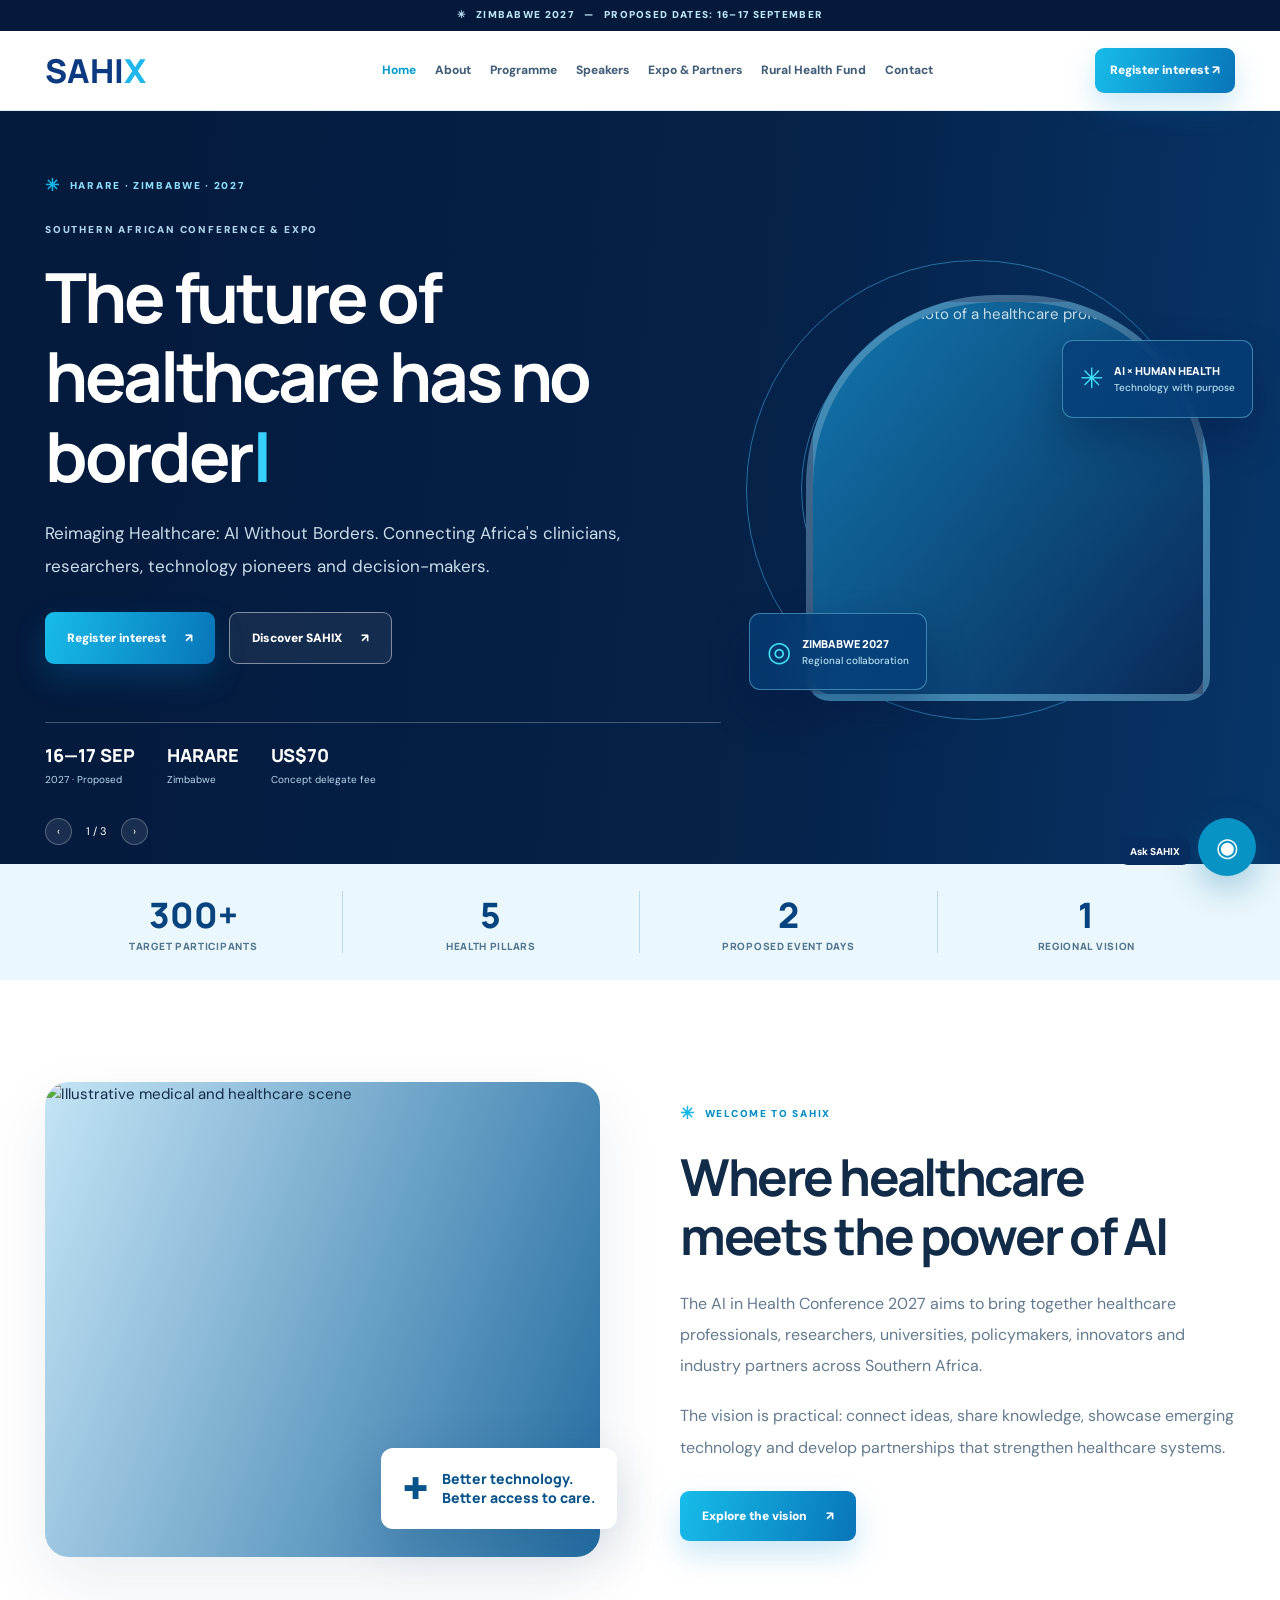
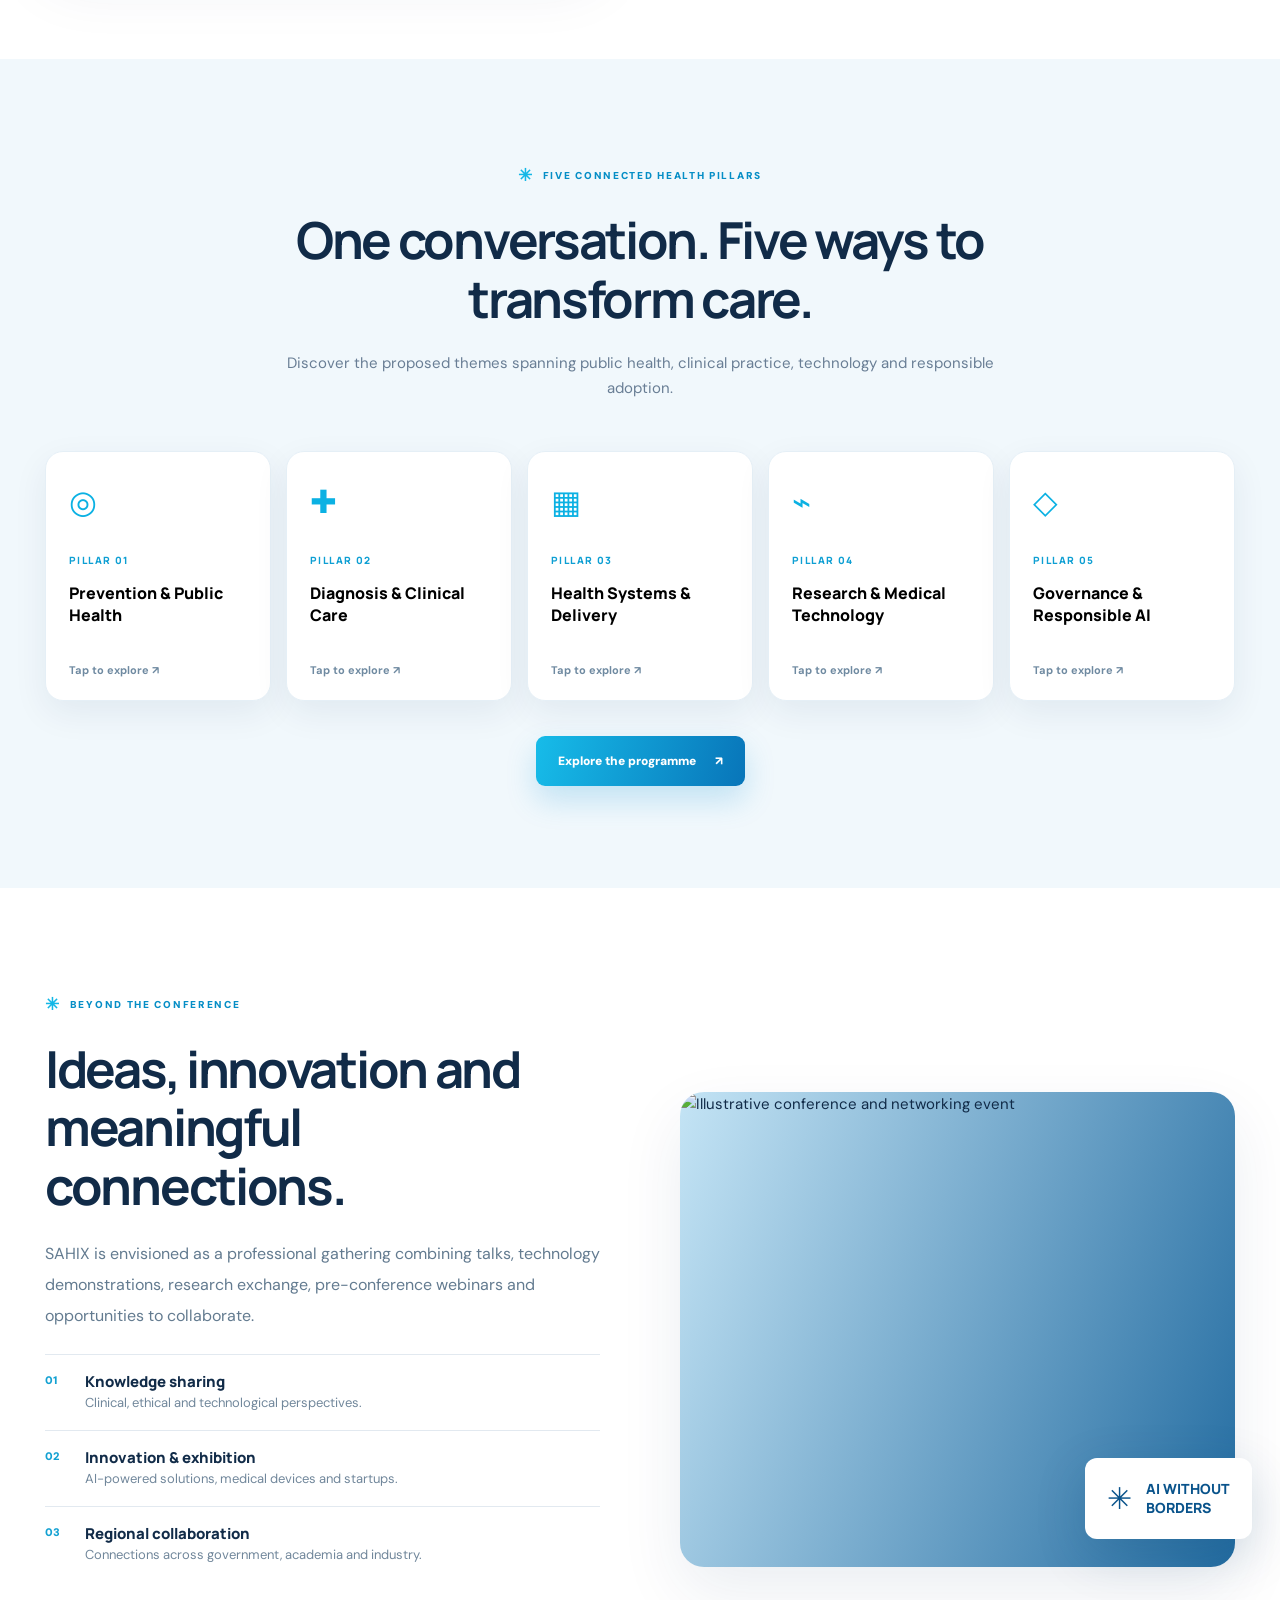
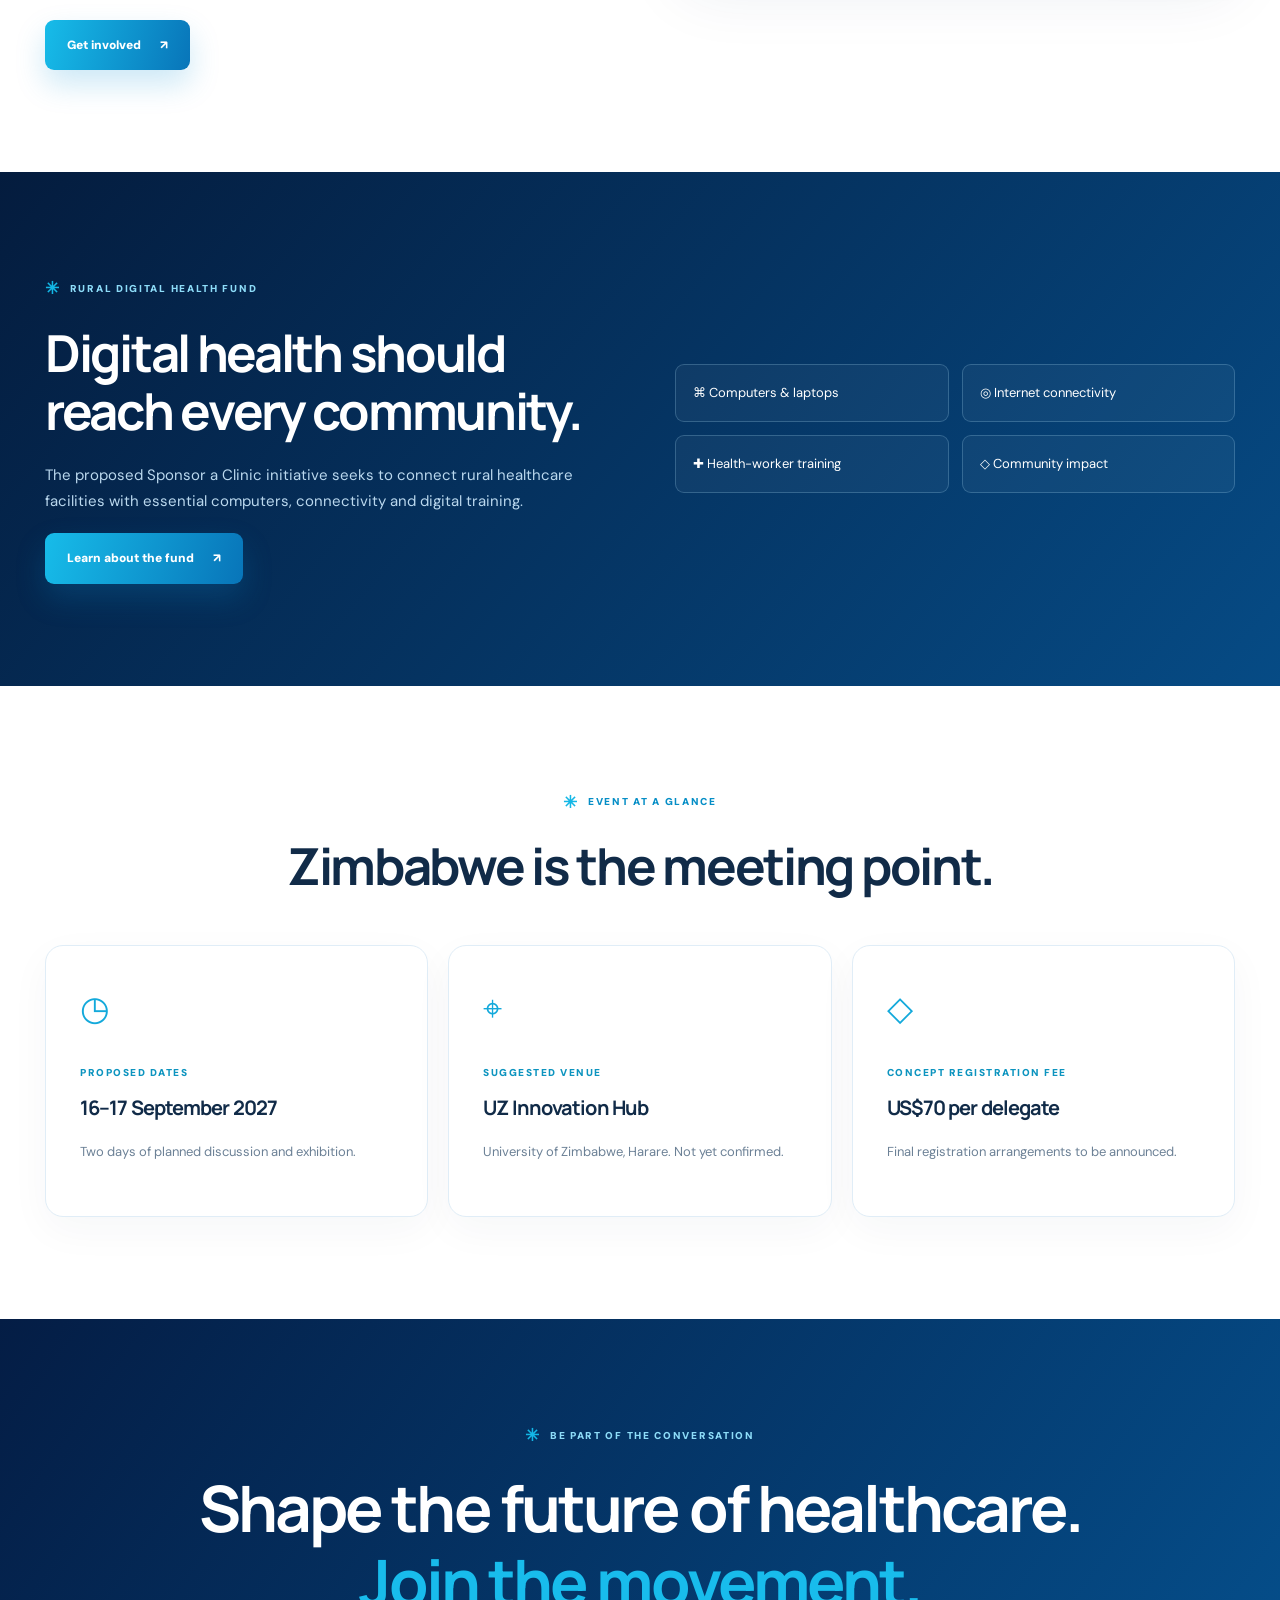
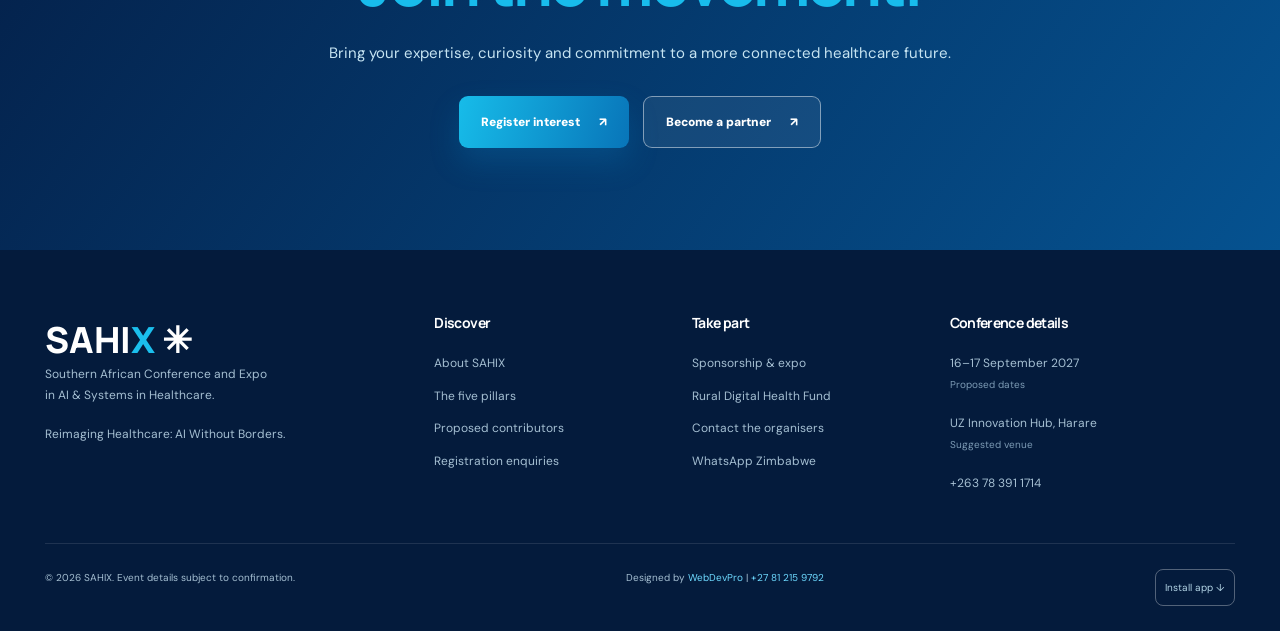
==== index.html @ aeca935d "Launch SAHIX 2027 Zimbabwe conference website" ====
<!doctype html><html lang="en-ZW"><head><meta charset="UTF-8"><meta name="viewport" content="width=device-width,initial-scale=1"><meta name="description" content="SAHIX 2027 Zimbabwe: proposed Southern African Conference and Expo in AI and Systems in Healthcare."><meta name="theme-color" content="#082958"><title>AI in Health Conference 2027 | SAHIX 2027 — Zimbabwe</title><meta property="og:title" content="AI in Health Conference 2027 | SAHIX 2027"><meta property="og:description" content="SAHIX 2027 Zimbabwe: proposed Southern African Conference and Expo in AI and Systems in Healthcare."><meta property="og:type" content="website"><link rel="stylesheet" href="style.css"><link rel="manifest" href="manifest.webmanifest"><link rel="icon" type="image/svg+xml" href="assets/icon.svg"><script src="app.js" defer></script></head><body data-page="index"><a class="skip" href="#main">Skip to content</a><div class="topline">✳ &nbsp; ZIMBABWE 2027 &nbsp; — &nbsp; PROPOSED DATES: 16–17 SEPTEMBER</div><header class="header"><div class="container navrow"><a class="logo" href="index.html" aria-label="SAHIX home"><img src="assets/sahix-logo.webp" alt="SAHIX — Southern African Conference and Expo in AI & Systems in Healthcare" onerror="this.style.display='none';this.nextElementSibling.style.display='block'"><strong style="display:none">SAHI<span>X</span></strong></a><button type="button" id="menu" class="menu" aria-controls="links" aria-expanded="false" aria-label="Toggle navigation">☰</button><nav id="links"><a href="index.html">Home</a><a href="about.html">About</a><a href="programme.html">Programme</a><a href="speakers.html">Speakers</a><a href="sponsors.html">Expo & Partners</a><a href="fund.html">Rural Health Fund</a><a href="contact.html">Contact</a></nav><a class="navcta" href="register.html">Register interest ↗</a></div></header><div class="scrollprogress" id="scrollprogress"></div><main id="main"><section class="hero"><div class="slides"><span class="slide active" style="background-image:url('https://images.unsplash.com/photo-1576091160399-112ba8d25d1d?auto=format&fit=crop&w=1800&q=82')"></span><span class="slide" style="background-image:url('https://images.unsplash.com/photo-1532187863486-abf9dbad1b69?auto=format&fit=crop&w=1400&q=82')"></span><span class="slide" style="background-image:url('https://images.unsplash.com/photo-1540575467063-178a50c2df87?auto=format&fit=crop&w=1400&q=82')"></span></div><div class="hero-overlay"></div><div class="container hero-grid"><div class="hero-content"><span class="kicker"><b>✳</b> HARARE · ZIMBABWE · 2027</span><div class="subbrand">SOUTHERN AFRICAN CONFERENCE & EXPO</div><h1 class="typewriter" data-type="The future of healthcare has no borders.">The future of healthcare has no borders.</h1><p>Reimaging Healthcare: AI Without Borders. Connecting Africa's clinicians, researchers, technology pioneers and decision-makers.</p><div class="actions"><a class="btn " href="register.html">Register interest <span>↗</span></a><a class="btn btn-secondary" href="#overview">Discover SAHIX <span>↗</span></a></div><div class="hero-facts"><div><b>16—17 SEP</b><small>2027 · Proposed</small></div><div><b>HARARE</b><small>Zimbabwe</small></div><div><b>US$70</b><small>Concept delegate fee</small></div></div></div><div class="hero-art"><div class="circle circle-one"></div><div class="circle circle-two"></div><div class="hero-person"><img src="https://images.unsplash.com/photo-1559839734-2b71ea197ec2?auto=format&fit=crop&w=1000&q=82" alt="Illustrative photo of a healthcare professional" loading="lazy" decoding="async"></div><div class="floatbadge badge-one">✳ <span>AI × HUMAN HEALTH<small>Technology with purpose</small></span></div><div class="floatbadge badge-two">◎ <span>ZIMBABWE 2027<small>Regional collaboration</small></span></div></div></div><div class="carousel-controls"><button id="prev" aria-label="Previous slide">‹</button><span id="slidecount">1 / 3</span><button id="next" aria-label="Next slide">›</button></div></section><div class="numbers"><div class="container numbers-grid"><div><strong data-count="300" data-suffix="+">300+</strong><span>Target participants</span></div><div><strong data-count="5">5</strong><span>Health pillars</span></div><div><strong data-count="2">2</strong><span>Proposed event days</span></div><div><strong data-count="1">1</strong><span>Regional vision</span></div></div></div>
<section class="section" id="overview"><div class="container twocol"><div class="visual reveal"><img src="https://images.unsplash.com/photo-1579684385127-1ef15d508118?auto=format&fit=crop&w=1200&q=82" alt="Illustrative medical and healthcare scene" loading="lazy" decoding="async"><div class="visual-chip">✚ <strong>Better technology.<br>Better access to care.</strong></div></div><div class="copy reveal"><span class="kicker"><b>✳</b> WELCOME TO SAHIX</span><h2 class="reveal">Where healthcare meets the power of AI</h2><p>The AI in Health Conference 2027 aims to bring together healthcare professionals, researchers, universities, policymakers, innovators and industry partners across Southern Africa.</p><p>The vision is practical: connect ideas, share knowledge, showcase emerging technology and develop partnerships that strengthen healthcare systems.</p><a class="btn " href="about.html">Explore the vision <span>↗</span></a></div></div></section>
<section class="section section-light"><div class="container"><div class="centerhead reveal"><span class="kicker"><b>✳</b> FIVE CONNECTED HEALTH PILLARS</span><h2 class="reveal">One conversation. Five ways to transform care.</h2><p>Discover the proposed themes spanning public health, clinical practice, technology and responsible adoption.</p></div><div class="pillars"><button class="flip reveal" type="button" aria-pressed="false"><span class="flip-inner"><span class="flip-front"><i>◎</i><small>PILLAR 01</small><strong>Prevention & Public Health</strong><em>Tap to explore ↗</em></span><span class="flip-back"><small>PILLAR 01</small><strong>Prevention & Public Health</strong><span>Surveillance, outbreak prediction, public health education and predictive planning.</span><em>Tap to flip back ↺</em></span></span></button><button class="flip reveal" type="button" aria-pressed="false"><span class="flip-inner"><span class="flip-front"><i>✚</i><small>PILLAR 02</small><strong>Diagnosis & Clinical Care</strong><em>Tap to explore ↗</em></span><span class="flip-back"><small>PILLAR 02</small><strong>Diagnosis & Clinical Care</strong><span>Medical imaging, clinical support, early screening and precision medicine.</span><em>Tap to flip back ↺</em></span></span></button><button class="flip reveal" type="button" aria-pressed="false"><span class="flip-inner"><span class="flip-front"><i>▦</i><small>PILLAR 03</small><strong>Health Systems & Delivery</strong><em>Tap to explore ↗</em></span><span class="flip-back"><small>PILLAR 03</small><strong>Health Systems & Delivery</strong><span>Hospital management, patient flow, intelligent records and remote care.</span><em>Tap to flip back ↺</em></span></span></button><button class="flip reveal" type="button" aria-pressed="false"><span class="flip-inner"><span class="flip-front"><i>⌁</i><small>PILLAR 04</small><strong>Research & Medical Technology</strong><em>Tap to explore ↗</em></span><span class="flip-back"><small>PILLAR 04</small><strong>Research & Medical Technology</strong><span>Biomedical research, robotics, intelligent devices and drug discovery.</span><em>Tap to flip back ↺</em></span></span></button><button class="flip reveal" type="button" aria-pressed="false"><span class="flip-inner"><span class="flip-front"><i>◇</i><small>PILLAR 05</small><strong>Governance & Responsible AI</strong><em>Tap to explore ↗</em></span><span class="flip-back"><small>PILLAR 05</small><strong>Governance & Responsible AI</strong><span>Patient privacy, ethical AI, cybersecurity, regulation and governance.</span><em>Tap to flip back ↺</em></span></span></button></div><div class="centerlink"><a class="btn " href="programme.html">Explore the programme <span>↗</span></a></div></div></section>
<section class="section"><div class="container twocol"><div class="copy reveal"><span class="kicker"><b>✳</b> BEYOND THE CONFERENCE</span><h2 class="reveal">Ideas, innovation and meaningful connections.</h2><p>SAHIX is envisioned as a professional gathering combining talks, technology demonstrations, research exchange, pre-conference webinars and opportunities to collaborate.</p><div class="features"><div><span>01</span><strong>Knowledge sharing</strong><p>Clinical, ethical and technological perspectives.</p></div><div><span>02</span><strong>Innovation & exhibition</strong><p>AI-powered solutions, medical devices and startups.</p></div><div><span>03</span><strong>Regional collaboration</strong><p>Connections across government, academia and industry.</p></div></div><a class="btn " href="sponsors.html">Get involved <span>↗</span></a></div><div class="visual reveal"><img src="https://images.unsplash.com/photo-1540575467063-178a50c2df87?auto=format&fit=crop&w=1400&q=82" alt="Illustrative conference and networking event" loading="lazy" decoding="async"><div class="visual-chip">✳ <strong>AI WITHOUT<br>BORDERS</strong></div></div></div></section>
<section class="section darkband"><div class="container splitband"><div><span class="kicker"><b>✳</b> RURAL DIGITAL HEALTH FUND</span><h2 class="reveal">Digital health should reach every community.</h2><p>The proposed Sponsor a Clinic initiative seeks to connect rural healthcare facilities with essential computers, connectivity and digital training.</p><a class="btn " href="fund.html">Learn about the fund <span>↗</span></a></div><div class="fund-tags"><span>⌘ Computers & laptops</span><span>◎ Internet connectivity</span><span>✚ Health-worker training</span><span>◇ Community impact</span></div></div></section>
<section class="section"><div class="container"><div class="centerhead"><span class="kicker"><b>✳</b> EVENT AT A GLANCE</span><h2 class="reveal">Zimbabwe is the meeting point.</h2></div><div class="threecards"><article><i>◷</i><small>PROPOSED DATES</small><h3>16–17 September 2027</h3><p>Two days of planned discussion and exhibition.</p></article><article><i>⌖</i><small>SUGGESTED VENUE</small><h3>UZ Innovation Hub</h3><p>University of Zimbabwe, Harare. Not yet confirmed.</p></article><article><i>◇</i><small>CONCEPT REGISTRATION FEE</small><h3>US$70 per delegate</h3><p>Final registration arrangements to be announced.</p></article></div></div></section><section class="section finale"><div class="container"><span class="kicker"><b>✳</b> BE PART OF THE CONVERSATION</span><h2>Shape the future of healthcare.<br><em>Join the movement.</em></h2><p>Bring your expertise, curiosity and commitment to a more connected healthcare future.</p><div class="actions"><a class="btn " href="register.html">Register interest <span>↗</span></a><a class="btn btn-secondary" href="sponsors.html">Become a partner <span>↗</span></a></div></div></section></main><footer><div class="container footgrid"><div><a href="index.html" class="footlogo">SAHI<span>X</span> ✳</a><p>Southern African Conference and Expo<br>in AI & Systems in Healthcare.</p><p>Reimaging Healthcare: AI Without Borders.</p></div><div><h4>Discover</h4><a href="about.html">About SAHIX</a><a href="programme.html">The five pillars</a><a href="speakers.html">Proposed contributors</a><a href="register.html">Registration enquiries</a></div><div><h4>Take part</h4><a href="sponsors.html">Sponsorship & expo</a><a href="fund.html">Rural Digital Health Fund</a><a href="contact.html">Contact the organisers</a><a href="https://wa.me/263783911714" target="_blank" rel="noopener">WhatsApp Zimbabwe</a></div><div><h4>Conference details</h4><p>16–17 September 2027<br><small>Proposed dates</small></p><p>UZ Innovation Hub, Harare<br><small>Suggested venue</small></p><a href="tel:+263783911714">+263 78 391 1714</a></div></div><div class="container footbottom"><span>© <span id="year">2026</span> SAHIX. Event details subject to confirmation.</span><span>Designed by <a href="https://webdevpro.co.za" target="_blank" rel="noopener">WebDevPro</a> | <a href="tel:+27812159792">+27 81 215 9792</a></span><button type="button" id="install">Install app ↓</button></div></footer><nav class="mobilebar" aria-label="Mobile quick navigation"><a href="index.html"><b>⌂</b>Home</a><a href="programme.html"><b>▦</b>Pillars</a><a href="register.html"><b>✚</b>Register</a><a href="sponsors.html"><b>◇</b>Partner</a><button id="mobilechat"><b>◉</b>Chat</button></nav><button id="chatlaunch" class="chatlaunch" type="button" aria-label="Open WhatsApp enquiry assistant">◉ <span>Ask SAHIX</span></button><aside id="chatbox" class="chatbox" role="dialog" aria-label="SAHIX enquiry assistant" hidden><div class="chathead"><strong>✳ SAHIX Enquiry Assistant</strong><button id="chatclose" type="button" aria-label="Close">×</button></div><p>Welcome! How can we help you with SAHIX 2027?</p><form id="chatForm"><label>Your name<input name="name" required minlength="2" maxlength="80" autocomplete="name" placeholder="Your name"></label><label>Interested in<select name="interest" required><option>Conference registration</option><option>Sponsorship / exhibition</option><option>Speaker / webinar enquiry</option><option>Rural Digital Health Fund</option><option>General enquiry</option></select></label><label>Your message<textarea name="message" required maxlength="650" rows="3" placeholder="How can we help?"></textarea></label><button class="btn" type="submit">Continue on WhatsApp ↗</button><small>WhatsApp opens with a draft; you press Send to deliver it.</small></form></aside><dialog id="installDialog"><h3>Install SAHIX</h3><p>Use your browser's Install App / Add to Home Screen option. On iPhone, tap Share in Safari and choose Add to Home Screen.</p><button type="button" id="closeInstall" class="btn">Close</button></dialog></body></html>
---- style.css ----
@import url('https://fonts.googleapis.com/css2?family=DM+Sans:wght@400;500;600;700&family=Manrope:wght@400;500;600;700;800&display=swap');
:root{--navy:#092852;--deep:#061d40;--cyan:#18bcec;--sky:#0685c5;--text:#112b48;--muted:#667f94;--light:#f1f8fc}*{box-sizing:border-box}html{scroll-behavior:smooth;scroll-padding-top:100px}body{margin:0;background:#fff;color:var(--text);font:15px/1.7 'DM Sans',Arial,sans-serif}a{text-decoration:none;color:inherit}button,input,select,textarea{font:inherit}button{cursor:pointer}img{display:block;width:100%;object-fit:cover}h1,h2,h3,h4{font-family:Manrope,Arial,sans-serif;line-height:1.15;letter-spacing:-.045em;margin:0 0 22px}h1{font-size:clamp(42px,5.4vw,77px)}h2{font-size:clamp(31px,4vw,51px)}h3{font-size:20px}p{margin:0 0 19px}em{font-style:normal;color:var(--cyan)}.container{width:min(1190px,calc(100% - 48px));margin:auto}.section{padding:102px 0}.section-light{background:var(--light)}.topline{height:31px;background:#051a3a;color:#bce3f6;text-align:center;padding:6px 10px;font-size:10px;font-weight:900;letter-spacing:.13em}.header{position:sticky;top:0;z-index:60;background:#ffffffec;backdrop-filter:blur(20px);border-bottom:1px solid #e5eef5}.navrow{height:79px;display:flex;align-items:center;gap:17px}.logo{width:175px;flex-shrink:0}.logo img{width:175px;max-height:71px;object-fit:contain}.logo strong{font:900 33px Manrope;color:#0c3a81}.logo strong span{color:#20b7ed}#links{display:flex;gap:19px;justify-content:center;align-items:center;flex:1}#links a{font-size:12px;font-weight:800;color:#425d77;white-space:nowrap}#links a:hover,#links a.current{color:#059ccc}.navcta,.btn{display:inline-flex;align-items:center;justify-content:center;gap:19px;background:linear-gradient(105deg,#17bce9,#0875b9);color:#fff;border:0;border-radius:9px;padding:15px 22px;font-size:12px;font-weight:900;white-space:nowrap;box-shadow:0 14px 30px #0a91d335;transition:.25s}.btn:hover,.navcta:hover{transform:translateY(-3px);box-shadow:0 18px 35px #0a91d355}.navcta{padding:12px 15px}.btn-secondary{border:1px solid #ffffff77;background:#ffffff11;box-shadow:none}.btn-secondary:hover{background:#ffffff29;box-shadow:none}.menu{display:none;border:0;color:#0a4579;background:none;font-size:25px}.scrollprogress{position:fixed;top:0;left:0;right:0;z-index:90;height:3px;background:var(--cyan);transform:scaleX(0);transform-origin:left}.skip{position:absolute;top:-100px}.skip:focus{top:10px;z-index:100;background:#fff}.kicker{display:inline-flex;align-items:center;gap:9px;font-size:10px;font-weight:900;letter-spacing:.17em;color:#068ec6;margin-bottom:21px}.kicker b{color:#13b7e6;font-size:17px}.hero{position:relative;min-height:690px;background:#051f47;color:#fff;overflow:hidden}.slides,.slide,.hero-overlay{position:absolute;inset:0}.slide{opacity:0;transition:opacity 1.4s;background-size:cover;background-position:center;filter:saturate(.65)}.slide.active{opacity:.28}.hero-overlay{background:linear-gradient(95deg,#041b3e 12%,#05234bcf 63%,#0a5da35c 100%)}.hero-grid{position:relative;z-index:2;min-height:655px;display:grid;grid-template-columns:1.16fr .84fr;gap:25px;align-items:center}.hero-content{padding:60px 0 76px}.hero .kicker,.inner-hero .kicker,.darkband .kicker,.finale .kicker{color:#8ddcf8}.subbrand{font-size:10px;letter-spacing:.18em;color:#afd5ed;margin-bottom:19px;font-weight:900}.hero h1{max-width:720px}.hero-content>p{font-size:17px;color:#cbdceb;max-width:615px;line-height:1.9}.actions{display:flex;flex-wrap:wrap;gap:14px;margin-top:30px}.hero-facts{margin-top:58px;padding-top:20px;border-top:1px solid #ffffff42;display:flex;gap:32px}.hero-facts div{display:grid;gap:4px}.hero-facts b{font:900 18px Manrope}.hero-facts small{font-size:10px;color:#b6d8ee}.hero-art{height:475px;position:relative}.circle{position:absolute;border:1px solid #47bef57b;border-radius:50%}.circle-one{width:460px;height:460px;top:10px;left:0}.circle-two{width:350px;height:350px;top:64px;left:55px}.hero-person{position:absolute;inset:45px 25px 24px 60px;border-radius:190px 190px 24px 24px;overflow:hidden;border:7px solid #ffffff35;background:linear-gradient(130deg,#1277ae,#092a58)}.hero-person img{height:100%;opacity:.78;filter:saturate(.8)}.floatbadge{position:absolute;display:flex;align-items:center;gap:11px;background:#063e78c9;backdrop-filter:blur(20px);border:1px solid #80dff96d;padding:14px 17px;color:#3fe1f5;font-size:28px;border-radius:11px;box-shadow:0 20px 40px #00143e55}.floatbadge span{color:white;font:900 11px Manrope}.floatbadge small{display:block;color:#b5dff0;font:500 10px 'DM Sans';margin-top:3px}.badge-one{top:90px;right:-18px}.badge-two{bottom:35px;left:3px}.carousel-controls{position:absolute;bottom:19px;left:calc((100% - min(1190px,100% - 48px))/2);z-index:5;display:flex;align-items:center;gap:14px;font-size:11px}.carousel-controls button{color:white;background:#ffffff17;border:1px solid #ffffff40;border-radius:50%;width:27px;height:27px}.numbers{background:#eaf7fc}.numbers-grid{display:grid;grid-template-columns:repeat(4,1fr);padding:27px 0}.numbers-grid div{border-right:1px solid #bad9eb;display:grid;text-align:center}.numbers-grid div:last-child{border:0}.numbers strong{font:900 35px Manrope;color:#07437e}.numbers span{color:#54758f;font:800 10px Manrope;text-transform:uppercase;letter-spacing:.07em}.twocol{display:grid;grid-template-columns:1fr 1fr;gap:80px;align-items:center}.visual{height:475px;position:relative;border-radius:24px;background:linear-gradient(110deg,#c4e4f5,#236ca1)}.visual>img{height:100%;border-radius:24px;box-shadow:0 25px 65px #00336115}.visual-chip{position:absolute;bottom:28px;right:-17px;padding:15px 22px;background:#fff;color:#09538b;box-shadow:0 15px 50px #0339632b;border-radius:12px;display:flex;align-items:center;gap:14px;font-size:30px}.visual-chip strong{font:900 14px Manrope;line-height:1.35}.copy>p{color:#637b90;font-size:16px;line-height:1.95}.copy .btn{margin-top:9px}.centerhead{text-align:center;max-width:760px;margin:0 auto 49px}.centerhead p{color:#697e95}.pillars{display:grid;grid-template-columns:repeat(5,1fr);gap:15px}.flip{height:250px;padding:0;border:0;background:none;text-align:left;perspective:900px;transition:transform .25s}.flip:hover{transform:translateY(-6px)}.flip-inner{display:block;position:relative;width:100%;height:100%;transform-style:preserve-3d;transition:transform .65s}.flip:hover .flip-inner,.flip:focus-visible .flip-inner,.flip.flipped .flip-inner{transform:rotateY(180deg)}.flip-front,.flip-back{position:absolute;inset:0;display:flex;flex-direction:column;border-radius:18px;padding:23px;backface-visibility:hidden;box-shadow:0 12px 35px #032b5612}.flip-front{background:#fff;border:1px solid #e5eff6}.flip-back{transform:rotateY(180deg);background:#092f66;color:white}.flip i{font-style:normal;color:#0bb1e3;font-size:32px;margin-bottom:24px}.flip small{font:900 10px Manrope;letter-spacing:.14em;color:#0e9fd3;margin-bottom:15px}.flip strong{font:900 16px Manrope;line-height:1.4}.flip em{font:700 11px 'DM Sans';color:#6f8aa1;margin-top:auto}.flip-back>span{font-size:12px;color:#d2e5f4;line-height:1.6;margin-top:10px}.flip-back em{color:#a3cfe5}.centerlink{text-align:center;margin-top:35px}.features{margin:23px 0 28px}.features>div{border-top:1px solid #e2e9f0;padding:16px 0;display:grid;grid-template-columns:40px 1fr}.features span{color:#13a1d2;font-weight:900;font-size:11px}.features strong{font:900 15px Manrope}.features p{grid-column:2;color:#71879b;margin:0;font-size:13px}.darkband{background:linear-gradient(130deg,#041c3e,#064b85);color:white}.darkband h2{max-width:690px}.darkband p{color:#bad8ee;max-width:680px}.splitband{display:grid;grid-template-columns:1fr 1fr;gap:70px;align-items:center}.fund-tags{display:grid;grid-template-columns:1fr 1fr;gap:13px}.fund-tags span{border:1px solid #b6e9fc38;padding:17px;background:#ffffff0b;border-radius:9px;font-size:13px}.threecards{display:grid;grid-template-columns:repeat(3,1fr);gap:20px}.threecards article{padding:34px;border:1px solid #e0edf7;border-radius:18px;background:#fff;box-shadow:0 13px 40px #0528540a}.threecards i{display:block;font-style:normal;color:#13a9db;font-size:34px;margin-bottom:21px}.threecards small{color:#0d94bf;font-size:10px;font-weight:900;letter-spacing:.15em}.threecards h3{margin-top:12px}.threecards p{color:#6c8196;font-size:13px}.finale{text-align:center;background:linear-gradient(125deg,#041d45,#055290);color:white}.finale h2{font-size:clamp(38px,5vw,68px)}.finale p{color:#c6e4f2}.finale .actions{justify-content:center}.inner-hero{background:linear-gradient(120deg,#051f45,#07518e);color:white;min-height:380px;overflow:hidden}.inner-grid{display:grid;grid-template-columns:1.2fr .8fr;gap:50px;align-items:center;min-height:380px}.inner-hero h1{font-size:clamp(35px,4.8vw,60px)}.inner-hero p{color:#c4dff0;max-width:700px}.inner-photo{height:285px;border-radius:150px 18px 150px 18px;overflow:hidden;border:5px solid #ffffff24}.inner-photo img{height:100%;opacity:.73}.tiles{display:grid;grid-template-columns:repeat(3,1fr);gap:18px;margin-top:35px}.tile{border:1px solid #e0ebf6;background:#fff;border-radius:14px;padding:30px}.tile span{font:900 22px Manrope;color:#0a9ccb}.tile h3{margin:16px 0 0;font-size:17px}blockquote{background:#e9f7ff;border-left:5px solid #0bb5e6;padding:50px;margin:0;border-radius:18px}blockquote:before{content:'“';display:block;color:#11ace0;font:900 80px Georgia;height:70px}blockquote strong{font:800 26px Manrope;line-height:1.35;display:block}blockquote small{display:block;color:#1088be;margin-top:25px;letter-spacing:.1em}.pillarrows{display:grid;gap:18px;margin-top:38px}.pillarrow{display:grid;grid-template-columns:70px 1fr 60px;gap:20px;align-items:center;padding:26px 32px;border:1px solid #e3ecf5;border-radius:17px}.picon{font-size:33px;color:#0fa8dc}.pillarrow small{color:#0e9ed1;font:900 10px Manrope;letter-spacing:.12em}.pillarrow h3{font-size:25px;margin:8px 0}.pillarrow p{color:#617a90;margin:0}.pillarrow>b{font:900 30px Manrope;color:#d3eaf5}.notice{padding:19px 25px;background:#e8f7ff;border:1px solid #acd9ef;border-radius:12px;margin-bottom:34px}.notice strong{color:#006da9}.notice p{font-size:13px;color:#567990;margin:0}.speakergrid{display:grid;grid-template-columns:repeat(3,1fr);gap:14px}.speaker{display:flex;gap:14px;padding:21px;border:1px solid #e0edf6;border-radius:14px;align-items:center}.speaker>span{width:52px;height:52px;flex-shrink:0;border-radius:50%;display:grid;place-items:center;background:#dff4fd;color:#057fae;font:900 18px Manrope}.speaker small{font-size:9px;letter-spacing:.1em;color:#0b99cc;font-weight:900}.speaker h3{font-size:14px;margin:5px 0}.speaker p{font-size:11px;color:#92a5b5;margin:0}.fundpanel{background:linear-gradient(130deg,#052750,#0685b8);color:white;padding:50px;border-radius:24px;font-size:57px;box-shadow:0 18px 60px #002a5930}.fundpanel small{display:block;font:900 11px Manrope;color:#9ee9ff;letter-spacing:.16em;margin:18px 0}.fundpanel h3{font-size:32px}.fundpanel p{font-size:15px;color:#c9e4f1}.note{text-align:center;margin-top:24px;font-size:11px;color:#7992a4}.reggrid{display:grid;grid-template-columns:.8fr 1.2fr;gap:70px;align-items:start}.formcard{border:1px solid #e0ebf3;box-shadow:0 20px 70px #04295216;padding:35px;border-radius:20px}.formcard h2{font-size:28px}.formcard form,.chatbox form{display:grid;gap:15px}.formcard label,.chatbox label{display:grid;gap:7px;font-size:12px;font-weight:800}.formcard input,.formcard select,.formcard textarea,.chatbox input,.chatbox select,.chatbox textarea{width:100%;border:1px solid #d7e6f1;border-radius:8px;background:#f9fcfe;padding:12px;outline-color:#0ab9e5;color:#1b3655}.formcard .consent{display:flex;gap:10px;align-items:start;font-weight:500;color:#567488}.formcard .consent input{width:auto;margin-top:4px}.formcard .btn{width:100%}.status{font-size:12px;color:#0479b4;margin:0}.contactlinks{display:grid;gap:14px;margin-top:29px}.contactlinks>a,.contactlinks>div{display:flex;gap:16px;align-items:center;border:1px solid #e1edf6;border-radius:12px;padding:20px}.contactlinks span{font-size:26px;color:#0aabdf}.contactlinks strong{font:900 16px Manrope}.contactlinks small{display:block;color:#6687a0;font:800 10px Manrope;letter-spacing:.12em}.contactlinks div{flex:1}footer{background:#041b3c;color:#a5bfd2;padding:65px 0 0}.footgrid{display:grid;grid-template-columns:1.6fr 1fr 1fr 1.3fr;gap:38px}.footgrid h4{color:white;font-size:14px}.footgrid a:not(.footlogo){display:block;font-size:12px;margin-bottom:12px}.footgrid a:hover{color:#40c8f0}.footgrid p{font-size:12px}.footgrid small{color:#7d9bb5}.footlogo{color:white;font:900 36px Manrope}.footlogo span{color:#1bbfed}.footbottom{display:flex;justify-content:space-between;gap:20px;border-top:1px solid #ffffff1b;padding:25px 0;margin-top:38px;font-size:10px}.footbottom a{color:#6edaff}.footbottom button{background:none;color:#b3d4e5;border:1px solid #ffffff50;border-radius:8px;padding:9px}.mobilebar{display:none}.chatlaunch{position:fixed;bottom:24px;right:24px;z-index:83;border:0;border-radius:50px;width:58px;height:58px;background:#0794c5;color:white;font-size:26px;box-shadow:0 12px 35px #00689c55}.chatlaunch span{position:absolute;right:66px;top:20px;font-size:10px;font-weight:800;background:#072d5e;padding:5px 10px;border-radius:8px;white-space:nowrap}.chatbox{position:fixed;right:23px;bottom:95px;z-index:83;width:min(370px,calc(100% - 40px));max-height:calc(100dvh - 120px);overflow-y:auto;background:white;border-radius:17px;box-shadow:0 25px 85px #00203f6c;padding:0 20px 22px}.chatbox[hidden]{display:none}.chathead{background:#083468;color:white;margin:0 -20px 18px;padding:14px 18px;display:flex;justify-content:space-between}.chathead button{background:none;border:0;font-size:25px;color:white}.chatbox p{font-size:12px;color:#526e87}.chatbox small{color:#809aaf;font-size:10px}.chatbox .btn{width:100%}dialog{border:1px solid #d3e6ef;border-radius:15px;max-width:400px;padding:30px}dialog::backdrop{background:#041e42aa}.reveal{opacity:0;transform:translateY(24px);transition:opacity .75s ease,transform .75s ease}.reveal.visible{opacity:1;transform:none}.typewriter.typing:after{content:'|';color:#36d0fd;animation:blink .8s infinite}@keyframes blink{50%{opacity:0}}
@media(max-width:1120px){#links{gap:9px}#links a{font-size:11px}.pillars{grid-template-columns:repeat(3,1fr)}.logo,.logo img{width:140px}.twocol{gap:38px}}
@media(max-width:870px){.menu{display:block;margin-left:auto;order:2}#links{display:none;position:absolute;top:79px;left:0;right:0;background:white;flex-direction:column;align-items:flex-start;padding:20px 30px;box-shadow:0 20px 35px #04345622}#links.open{display:flex}.navcta{margin-left:auto}.hero-grid{grid-template-columns:1fr}.hero-art{display:none}.footgrid{grid-template-columns:repeat(2,1fr)}.reggrid{gap:28px}}
@media(max-width:640px){.container{width:calc(100% - 36px)}.section{padding:66px 0}.topline{font-size:8px}.navrow{height:68px}.header .logo,.header .logo img{width:125px}.navcta{font-size:10px;padding:10px}#links{top:68px}.hero{min-height:620px}.hero-grid{min-height:595px}.hero-content{padding:55px 0 74px}.hero h1{font-size:45px}.hero-content>p{font-size:14px}.hero-facts{gap:15px;margin-top:45px}.hero-facts b{font-size:13px}.hero-facts small{font-size:9px}.carousel-controls{left:18px}.numbers-grid{grid-template-columns:repeat(2,1fr);gap:20px}.numbers-grid div:nth-child(2){border:0}.numbers strong{font-size:30px}.numbers span{font-size:9px}.twocol,.splitband,.reggrid,.inner-grid{grid-template-columns:1fr}.visual{height:340px}.visual-chip{right:0}.centerhead{margin-bottom:29px}.pillars{grid-template-columns:repeat(2,1fr);gap:9px}.flip{height:235px}.flip-front,.flip-back{padding:16px}.flip strong{font-size:14px}.flip-back>span{font-size:11px}.fund-tags{gap:8px}.fund-tags span{font-size:10px;padding:14px}.threecards,.tiles,.speakergrid{grid-template-columns:1fr}.inner-grid{padding:55px 0 0}.inner-hero h1{font-size:39px}.inner-photo{height:195px;opacity:.7}.pillarrow{grid-template-columns:45px 1fr;padding:23px 17px;gap:10px}.pillarrow>b{display:none}.pillarrow h3{font-size:20px}.picon{font-size:25px}.fundpanel{padding:30px}.formcard{padding:23px 18px}.footgrid{grid-template-columns:1fr 1fr}.footgrid>div:first-child,.footgrid>div:last-child{grid-column:1/-1}.footbottom{flex-wrap:wrap;padding-bottom:85px}.mobilebar{display:grid;position:fixed;bottom:0;left:0;right:0;height:69px;grid-template-columns:repeat(5,1fr);background:white;box-shadow:0 -8px 28px #01264822;z-index:70}.mobilebar a,.mobilebar button{background:none;border:0;display:flex;justify-content:center;align-items:center;flex-direction:column;gap:3px;color:#56748a;font:800 10px Manrope}.mobilebar b{font-size:22px;font-weight:500}.mobilebar a.current{color:#0796c8}.chatlaunch{right:15px;bottom:83px;width:48px;height:48px}.chatlaunch span{display:none}.chatbox{right:8px;bottom:140px;width:calc(100% - 16px);max-height:calc(100dvh - 155px)}}
@media(prefers-reduced-motion:reduce){html{scroll-behavior:auto}.reveal{opacity:1;transform:none;transition:none}.flip-inner{transition:none}}
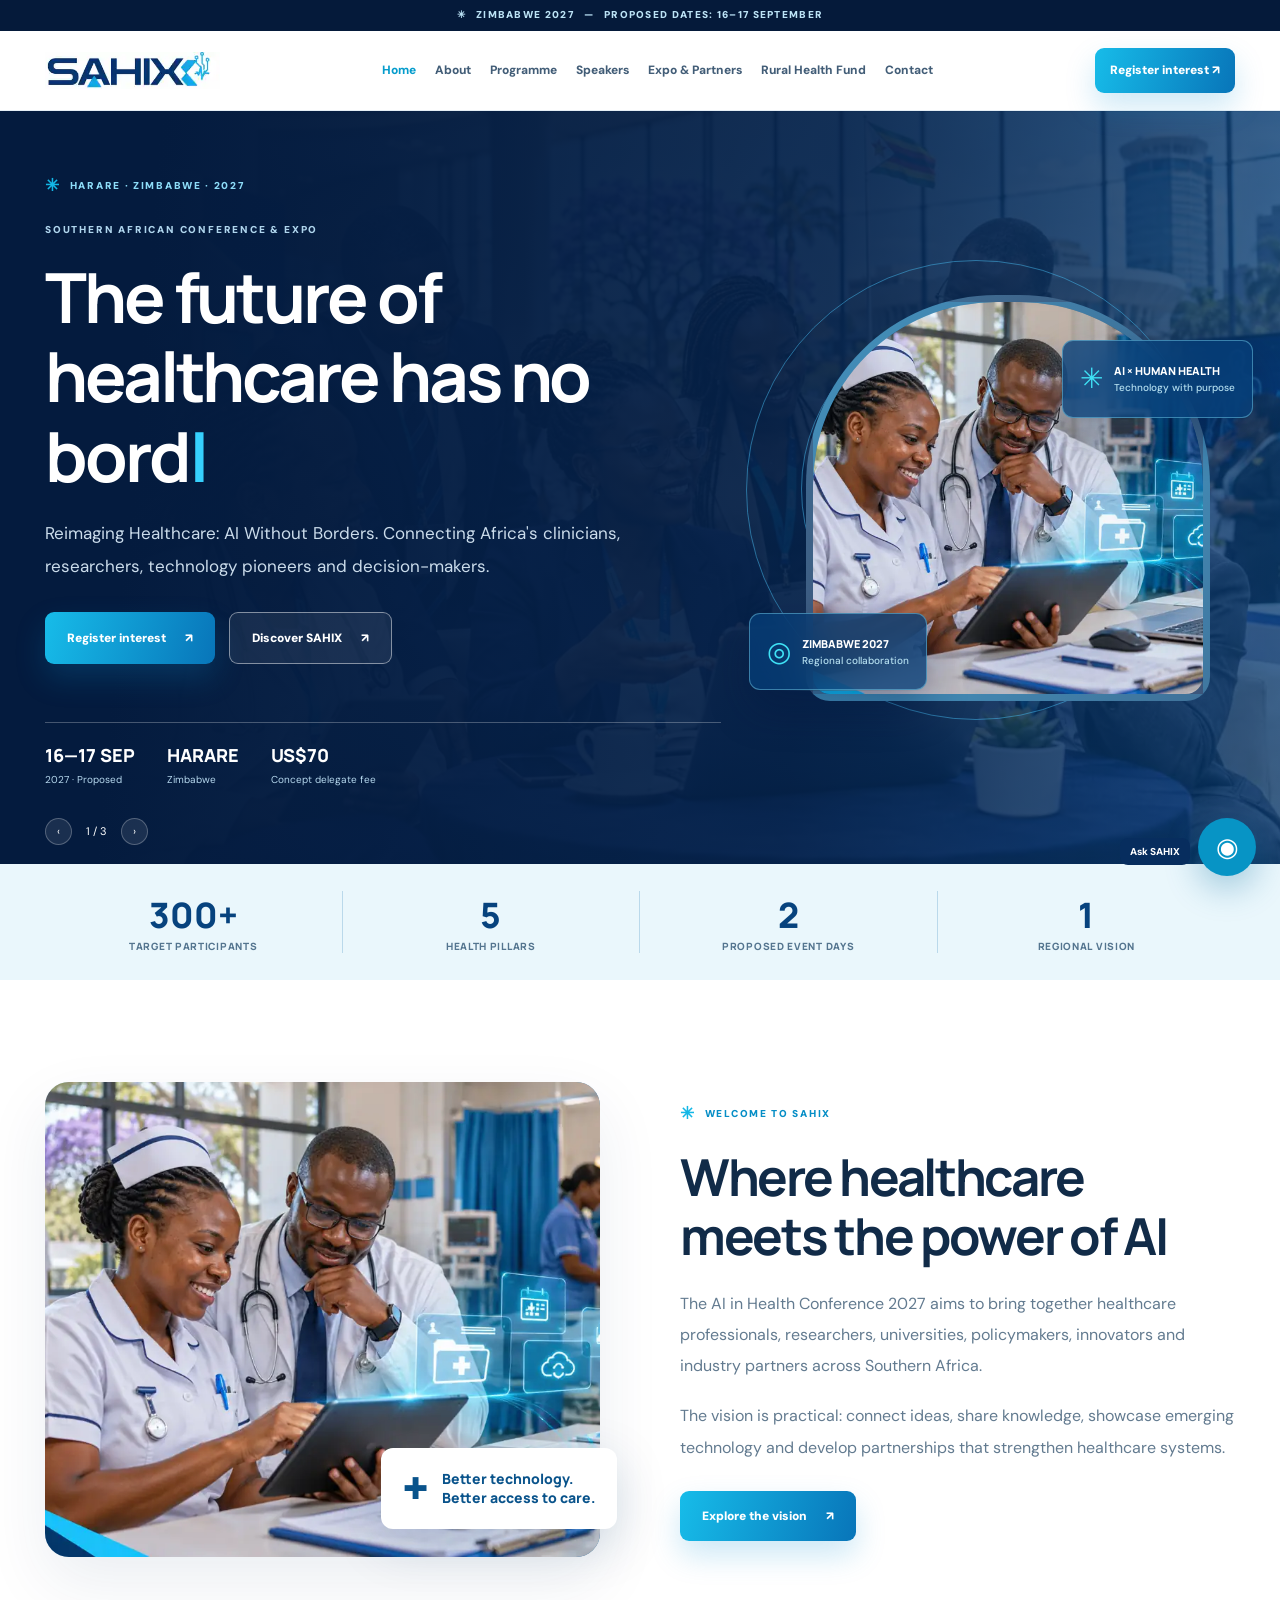
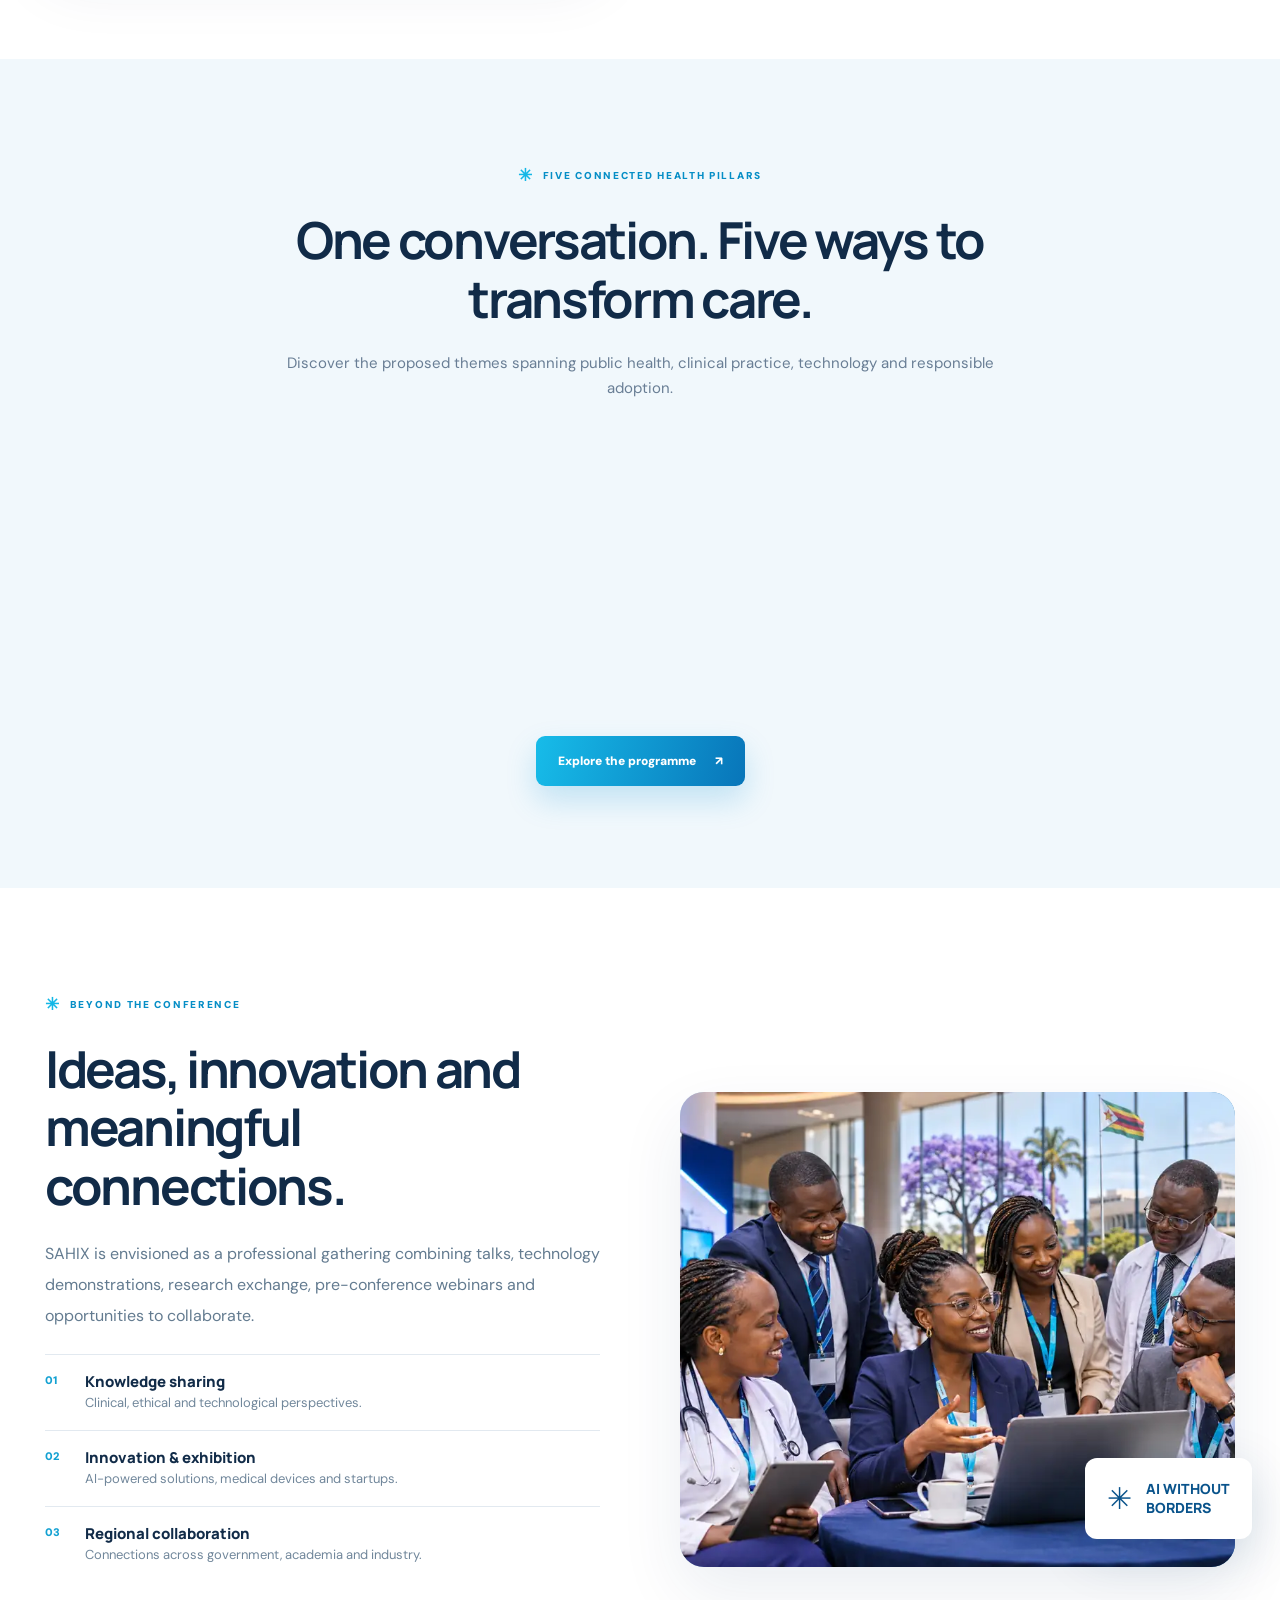
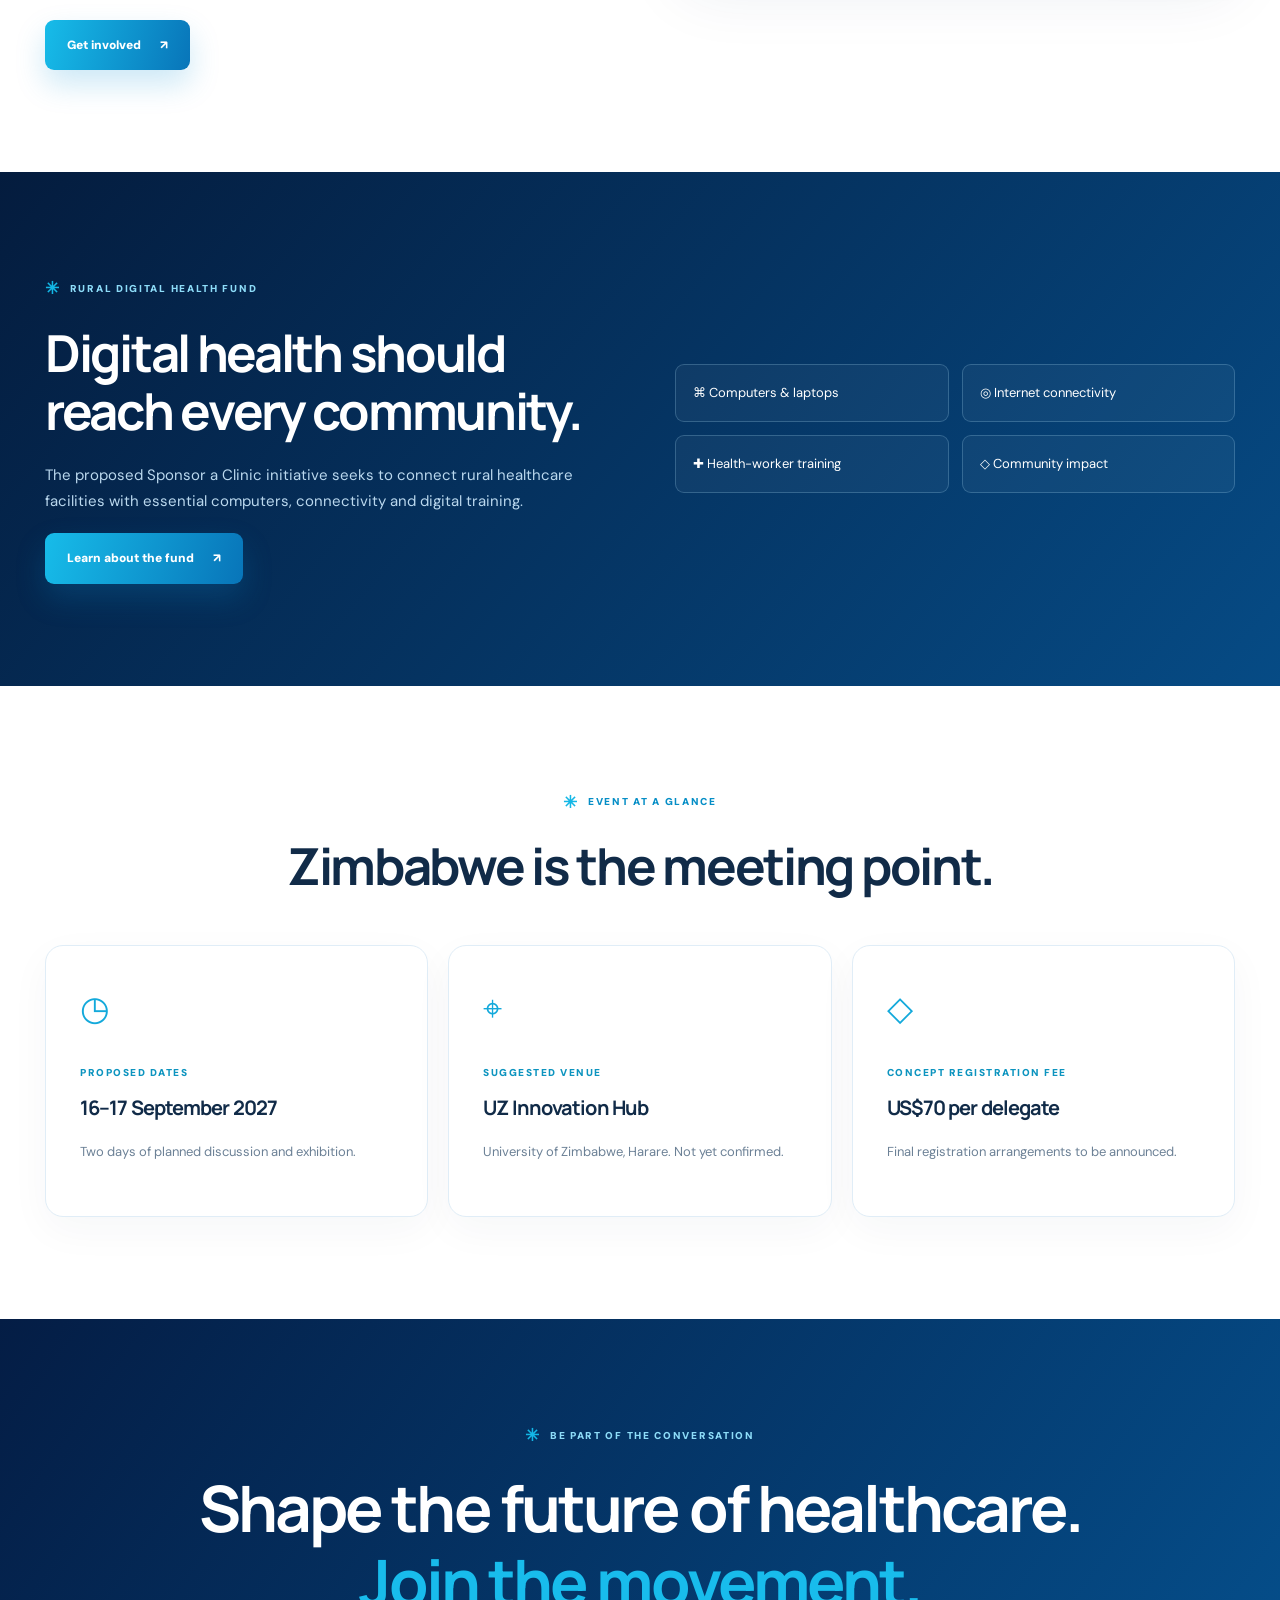
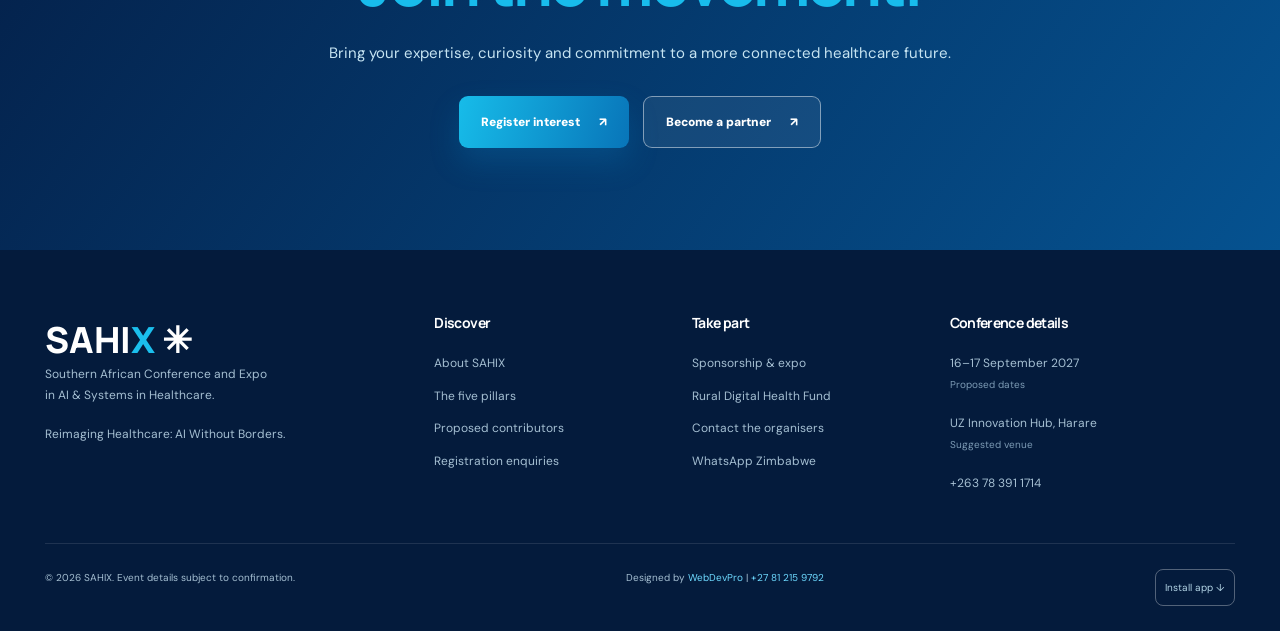
==== commit 41167c95: "Use Zimbabwean African healthcare imagery throughout SAHIX pages and refresh offline cache" ====
--- a/index.html
+++ b/index.html
@@ -1,6 +1,6 @@
-<!doctype html><html lang="en-ZW"><head><meta charset="UTF-8"><meta name="viewport" content="width=device-width,initial-scale=1"><meta name="description" content="SAHIX 2027 Zimbabwe: proposed Southern African Conference and Expo in AI and Systems in Healthcare."><meta name="theme-color" content="#082958"><title>AI in Health Conference 2027 | SAHIX 2027 — Zimbabwe</title><meta property="og:title" content="AI in Health Conference 2027 | SAHIX 2027"><meta property="og:description" content="SAHIX 2027 Zimbabwe: proposed Southern African Conference and Expo in AI and Systems in Healthcare."><meta property="og:type" content="website"><link rel="stylesheet" href="style.css"><link rel="manifest" href="manifest.webmanifest"><link rel="icon" type="image/svg+xml" href="assets/icon.svg"><script src="app.js" defer></script></head><body data-page="index"><a class="skip" href="#main">Skip to content</a><div class="topline">✳ &nbsp; ZIMBABWE 2027 &nbsp; — &nbsp; PROPOSED DATES: 16–17 SEPTEMBER</div><header class="header"><div class="container navrow"><a class="logo" href="index.html" aria-label="SAHIX home"><img src="assets/sahix-logo.webp" alt="SAHIX — Southern African Conference and Expo in AI & Systems in Healthcare" onerror="this.style.display='none';this.nextElementSibling.style.display='block'"><strong style="display:none">SAHI<span>X</span></strong></a><button type="button" id="menu" class="menu" aria-controls="links" aria-expanded="false" aria-label="Toggle navigation">☰</button><nav id="links"><a href="index.html">Home</a><a href="about.html">About</a><a href="programme.html">Programme</a><a href="speakers.html">Speakers</a><a href="sponsors.html">Expo & Partners</a><a href="fund.html">Rural Health Fund</a><a href="contact.html">Contact</a></nav><a class="navcta" href="register.html">Register interest ↗</a></div></header><div class="scrollprogress" id="scrollprogress"></div><main id="main"><section class="hero"><div class="slides"><span class="slide active" style="background-image:url('https://images.unsplash.com/photo-1576091160399-112ba8d25d1d?auto=format&fit=crop&w=1800&q=82')"></span><span class="slide" style="background-image:url('https://images.unsplash.com/photo-1532187863486-abf9dbad1b69?auto=format&fit=crop&w=1400&q=82')"></span><span class="slide" style="background-image:url('https://images.unsplash.com/photo-1540575467063-178a50c2df87?auto=format&fit=crop&w=1400&q=82')"></span></div><div class="hero-overlay"></div><div class="container hero-grid"><div class="hero-content"><span class="kicker"><b>✳</b> HARARE · ZIMBABWE · 2027</span><div class="subbrand">SOUTHERN AFRICAN CONFERENCE & EXPO</div><h1 class="typewriter" data-type="The future of healthcare has no borders.">The future of healthcare has no borders.</h1><p>Reimaging Healthcare: AI Without Borders. Connecting Africa's clinicians, researchers, technology pioneers and decision-makers.</p><div class="actions"><a class="btn " href="register.html">Register interest <span>↗</span></a><a class="btn btn-secondary" href="#overview">Discover SAHIX <span>↗</span></a></div><div class="hero-facts"><div><b>16—17 SEP</b><small>2027 · Proposed</small></div><div><b>HARARE</b><small>Zimbabwe</small></div><div><b>US$70</b><small>Concept delegate fee</small></div></div></div><div class="hero-art"><div class="circle circle-one"></div><div class="circle circle-two"></div><div class="hero-person"><img src="https://images.unsplash.com/photo-1559839734-2b71ea197ec2?auto=format&fit=crop&w=1000&q=82" alt="Illustrative photo of a healthcare professional" loading="lazy" decoding="async"></div><div class="floatbadge badge-one">✳ <span>AI × HUMAN HEALTH<small>Technology with purpose</small></span></div><div class="floatbadge badge-two">◎ <span>ZIMBABWE 2027<small>Regional collaboration</small></span></div></div></div><div class="carousel-controls"><button id="prev" aria-label="Previous slide">‹</button><span id="slidecount">1 / 3</span><button id="next" aria-label="Next slide">›</button></div></section><div class="numbers"><div class="container numbers-grid"><div><strong data-count="300" data-suffix="+">300+</strong><span>Target participants</span></div><div><strong data-count="5">5</strong><span>Health pillars</span></div><div><strong data-count="2">2</strong><span>Proposed event days</span></div><div><strong data-count="1">1</strong><span>Regional vision</span></div></div></div>
-<section class="section" id="overview"><div class="container twocol"><div class="visual reveal"><img src="https://images.unsplash.com/photo-1579684385127-1ef15d508118?auto=format&fit=crop&w=1200&q=82" alt="Illustrative medical and healthcare scene" loading="lazy" decoding="async"><div class="visual-chip">✚ <strong>Better technology.<br>Better access to care.</strong></div></div><div class="copy reveal"><span class="kicker"><b>✳</b> WELCOME TO SAHIX</span><h2 class="reveal">Where healthcare meets the power of AI</h2><p>The AI in Health Conference 2027 aims to bring together healthcare professionals, researchers, universities, policymakers, innovators and industry partners across Southern Africa.</p><p>The vision is practical: connect ideas, share knowledge, showcase emerging technology and develop partnerships that strengthen healthcare systems.</p><a class="btn " href="about.html">Explore the vision <span>↗</span></a></div></div></section>
+<!doctype html><html lang="en-ZW"><head><meta charset="UTF-8"><meta name="viewport" content="width=device-width,initial-scale=1"><meta name="description" content="SAHIX 2027 Zimbabwe: proposed Southern African Conference and Expo in AI and Systems in Healthcare."><meta name="theme-color" content="#082958"><title>AI in Health Conference 2027 | SAHIX 2027 — Zimbabwe</title><meta property="og:title" content="AI in Health Conference 2027 | SAHIX 2027"><meta property="og:description" content="SAHIX 2027 Zimbabwe: proposed Southern African Conference and Expo in AI and Systems in Healthcare."><meta property="og:type" content="website"><link rel="stylesheet" href="style.css"><link rel="manifest" href="manifest.webmanifest"><link rel="icon" type="image/svg+xml" href="assets/icon.svg"><script src="app.js" defer></script></head><body data-page="index"><a class="skip" href="#main">Skip to content</a><div class="topline">✳ &nbsp; ZIMBABWE 2027 &nbsp; — &nbsp; PROPOSED DATES: 16–17 SEPTEMBER</div><header class="header"><div class="container navrow"><a class="logo" href="index.html" aria-label="SAHIX home"><img src="assets/sahix-logo.webp" alt="SAHIX — Southern African Conference and Expo in AI & Systems in Healthcare" onerror="this.style.display='none';this.nextElementSibling.style.display='block'"><strong style="display:none">SAHI<span>X</span></strong></a><button type="button" id="menu" class="menu" aria-controls="links" aria-expanded="false" aria-label="Toggle navigation">☰</button><nav id="links"><a href="index.html">Home</a><a href="about.html">About</a><a href="programme.html">Programme</a><a href="speakers.html">Speakers</a><a href="sponsors.html">Expo & Partners</a><a href="fund.html">Rural Health Fund</a><a href="contact.html">Contact</a></nav><a class="navcta" href="register.html">Register interest ↗</a></div></header><div class="scrollprogress" id="scrollprogress"></div><main id="main"><section class="hero"><div class="slides"><span class="slide active" style="background-image:url('assets/zimbabwe-health-1.webp')"></span><span class="slide" style="background-image:url('assets/zimbabwe-health-2.webp')"></span><span class="slide" style="background-image:url('assets/zimbabwe-health-4.webp')"></span></div><div class="hero-overlay"></div><div class="container hero-grid"><div class="hero-content"><span class="kicker"><b>✳</b> HARARE · ZIMBABWE · 2027</span><div class="subbrand">SOUTHERN AFRICAN CONFERENCE & EXPO</div><h1 class="typewriter" data-type="The future of healthcare has no borders.">The future of healthcare has no borders.</h1><p>Reimaging Healthcare: AI Without Borders. Connecting Africa's clinicians, researchers, technology pioneers and decision-makers.</p><div class="actions"><a class="btn " href="register.html">Register interest <span>↗</span></a><a class="btn btn-secondary" href="#overview">Discover SAHIX <span>↗</span></a></div><div class="hero-facts"><div><b>16—17 SEP</b><small>2027 · Proposed</small></div><div><b>HARARE</b><small>Zimbabwe</small></div><div><b>US$70</b><small>Concept delegate fee</small></div></div></div><div class="hero-art"><div class="circle circle-one"></div><div class="circle circle-two"></div><div class="hero-person"><img src="assets/zimbabwe-health-3.webp" alt="Illustrative scene of Zimbabwean African clinicians using digital healthcare technology" loading="eager" fetchpriority="high" decoding="async"></div><div class="floatbadge badge-one">✳ <span>AI × HUMAN HEALTH<small>Technology with purpose</small></span></div><div class="floatbadge badge-two">◎ <span>ZIMBABWE 2027<small>Regional collaboration</small></span></div></div></div><div class="carousel-controls"><button id="prev" aria-label="Previous slide">‹</button><span id="slidecount">1 / 3</span><button id="next" aria-label="Next slide">›</button></div></section><div class="numbers"><div class="container numbers-grid"><div><strong data-count="300" data-suffix="+">300+</strong><span>Target participants</span></div><div><strong data-count="5">5</strong><span>Health pillars</span></div><div><strong data-count="2">2</strong><span>Proposed event days</span></div><div><strong data-count="1">1</strong><span>Regional vision</span></div></div></div>
+<section class="section" id="overview"><div class="container twocol"><div class="visual reveal"><img src="assets/zimbabwe-health-3.webp" alt="Illustrative scene of Zimbabwean African clinicians using digital healthcare technology" loading="lazy" decoding="async"><div class="visual-chip">✚ <strong>Better technology.<br>Better access to care.</strong></div></div><div class="copy reveal"><span class="kicker"><b>✳</b> WELCOME TO SAHIX</span><h2 class="reveal">Where healthcare meets the power of AI</h2><p>The AI in Health Conference 2027 aims to bring together healthcare professionals, researchers, universities, policymakers, innovators and industry partners across Southern Africa.</p><p>The vision is practical: connect ideas, share knowledge, showcase emerging technology and develop partnerships that strengthen healthcare systems.</p><a class="btn " href="about.html">Explore the vision <span>↗</span></a></div></div></section>
 <section class="section section-light"><div class="container"><div class="centerhead reveal"><span class="kicker"><b>✳</b> FIVE CONNECTED HEALTH PILLARS</span><h2 class="reveal">One conversation. Five ways to transform care.</h2><p>Discover the proposed themes spanning public health, clinical practice, technology and responsible adoption.</p></div><div class="pillars"><button class="flip reveal" type="button" aria-pressed="false"><span class="flip-inner"><span class="flip-front"><i>◎</i><small>PILLAR 01</small><strong>Prevention & Public Health</strong><em>Tap to explore ↗</em></span><span class="flip-back"><small>PILLAR 01</small><strong>Prevention & Public Health</strong><span>Surveillance, outbreak prediction, public health education and predictive planning.</span><em>Tap to flip back ↺</em></span></span></button><button class="flip reveal" type="button" aria-pressed="false"><span class="flip-inner"><span class="flip-front"><i>✚</i><small>PILLAR 02</small><strong>Diagnosis & Clinical Care</strong><em>Tap to explore ↗</em></span><span class="flip-back"><small>PILLAR 02</small><strong>Diagnosis & Clinical Care</strong><span>Medical imaging, clinical support, early screening and precision medicine.</span><em>Tap to flip back ↺</em></span></span></button><button class="flip reveal" type="button" aria-pressed="false"><span class="flip-inner"><span class="flip-front"><i>▦</i><small>PILLAR 03</small><strong>Health Systems & Delivery</strong><em>Tap to explore ↗</em></span><span class="flip-back"><small>PILLAR 03</small><strong>Health Systems & Delivery</strong><span>Hospital management, patient flow, intelligent records and remote care.</span><em>Tap to flip back ↺</em></span></span></button><button class="flip reveal" type="button" aria-pressed="false"><span class="flip-inner"><span class="flip-front"><i>⌁</i><small>PILLAR 04</small><strong>Research & Medical Technology</strong><em>Tap to explore ↗</em></span><span class="flip-back"><small>PILLAR 04</small><strong>Research & Medical Technology</strong><span>Biomedical research, robotics, intelligent devices and drug discovery.</span><em>Tap to flip back ↺</em></span></span></button><button class="flip reveal" type="button" aria-pressed="false"><span class="flip-inner"><span class="flip-front"><i>◇</i><small>PILLAR 05</small><strong>Governance & Responsible AI</strong><em>Tap to explore ↗</em></span><span class="flip-back"><small>PILLAR 05</small><strong>Governance & Responsible AI</strong><span>Patient privacy, ethical AI, cybersecurity, regulation and governance.</span><em>Tap to flip back ↺</em></span></span></button></div><div class="centerlink"><a class="btn " href="programme.html">Explore the programme <span>↗</span></a></div></div></section>
-<section class="section"><div class="container twocol"><div class="copy reveal"><span class="kicker"><b>✳</b> BEYOND THE CONFERENCE</span><h2 class="reveal">Ideas, innovation and meaningful connections.</h2><p>SAHIX is envisioned as a professional gathering combining talks, technology demonstrations, research exchange, pre-conference webinars and opportunities to collaborate.</p><div class="features"><div><span>01</span><strong>Knowledge sharing</strong><p>Clinical, ethical and technological perspectives.</p></div><div><span>02</span><strong>Innovation & exhibition</strong><p>AI-powered solutions, medical devices and startups.</p></div><div><span>03</span><strong>Regional collaboration</strong><p>Connections across government, academia and industry.</p></div></div><a class="btn " href="sponsors.html">Get involved <span>↗</span></a></div><div class="visual reveal"><img src="https://images.unsplash.com/photo-1540575467063-178a50c2df87?auto=format&fit=crop&w=1400&q=82" alt="Illustrative conference and networking event" loading="lazy" decoding="async"><div class="visual-chip">✳ <strong>AI WITHOUT<br>BORDERS</strong></div></div></div></section>
+<section class="section"><div class="container twocol"><div class="copy reveal"><span class="kicker"><b>✳</b> BEYOND THE CONFERENCE</span><h2 class="reveal">Ideas, innovation and meaningful connections.</h2><p>SAHIX is envisioned as a professional gathering combining talks, technology demonstrations, research exchange, pre-conference webinars and opportunities to collaborate.</p><div class="features"><div><span>01</span><strong>Knowledge sharing</strong><p>Clinical, ethical and technological perspectives.</p></div><div><span>02</span><strong>Innovation & exhibition</strong><p>AI-powered solutions, medical devices and startups.</p></div><div><span>03</span><strong>Regional collaboration</strong><p>Connections across government, academia and industry.</p></div></div><a class="btn " href="sponsors.html">Get involved <span>↗</span></a></div><div class="visual reveal"><img src="assets/zimbabwe-health-1.webp" alt="Illustrative scene of Zimbabwean African healthcare delegates collaborating at a conference" loading="lazy" decoding="async"><div class="visual-chip">✳ <strong>AI WITHOUT<br>BORDERS</strong></div></div></div></section>
 <section class="section darkband"><div class="container splitband"><div><span class="kicker"><b>✳</b> RURAL DIGITAL HEALTH FUND</span><h2 class="reveal">Digital health should reach every community.</h2><p>The proposed Sponsor a Clinic initiative seeks to connect rural healthcare facilities with essential computers, connectivity and digital training.</p><a class="btn " href="fund.html">Learn about the fund <span>↗</span></a></div><div class="fund-tags"><span>⌘ Computers & laptops</span><span>◎ Internet connectivity</span><span>✚ Health-worker training</span><span>◇ Community impact</span></div></div></section>
 <section class="section"><div class="container"><div class="centerhead"><span class="kicker"><b>✳</b> EVENT AT A GLANCE</span><h2 class="reveal">Zimbabwe is the meeting point.</h2></div><div class="threecards"><article><i>◷</i><small>PROPOSED DATES</small><h3>16–17 September 2027</h3><p>Two days of planned discussion and exhibition.</p></article><article><i>⌖</i><small>SUGGESTED VENUE</small><h3>UZ Innovation Hub</h3><p>University of Zimbabwe, Harare. Not yet confirmed.</p></article><article><i>◇</i><small>CONCEPT REGISTRATION FEE</small><h3>US$70 per delegate</h3><p>Final registration arrangements to be announced.</p></article></div></div></section><section class="section finale"><div class="container"><span class="kicker"><b>✳</b> BE PART OF THE CONVERSATION</span><h2>Shape the future of healthcare.<br><em>Join the movement.</em></h2><p>Bring your expertise, curiosity and commitment to a more connected healthcare future.</p><div class="actions"><a class="btn " href="register.html">Register interest <span>↗</span></a><a class="btn btn-secondary" href="sponsors.html">Become a partner <span>↗</span></a></div></div></section></main><footer><div class="container footgrid"><div><a href="index.html" class="footlogo">SAHI<span>X</span> ✳</a><p>Southern African Conference and Expo<br>in AI & Systems in Healthcare.</p><p>Reimaging Healthcare: AI Without Borders.</p></div><div><h4>Discover</h4><a href="about.html">About SAHIX</a><a href="programme.html">The five pillars</a><a href="speakers.html">Proposed contributors</a><a href="register.html">Registration enquiries</a></div><div><h4>Take part</h4><a href="sponsors.html">Sponsorship & expo</a><a href="fund.html">Rural Digital Health Fund</a><a href="contact.html">Contact the organisers</a><a href="https://wa.me/263783911714" target="_blank" rel="noopener">WhatsApp Zimbabwe</a></div><div><h4>Conference details</h4><p>16–17 September 2027<br><small>Proposed dates</small></p><p>UZ Innovation Hub, Harare<br><small>Suggested venue</small></p><a href="tel:+263783911714">+263 78 391 1714</a></div></div><div class="container footbottom"><span>© <span id="year">2026</span> SAHIX. Event details subject to confirmation.</span><span>Designed by <a href="https://webdevpro.co.za" target="_blank" rel="noopener">WebDevPro</a> | <a href="tel:+27812159792">+27 81 215 9792</a></span><button type="button" id="install">Install app ↓</button></div></footer><nav class="mobilebar" aria-label="Mobile quick navigation"><a href="index.html"><b>⌂</b>Home</a><a href="programme.html"><b>▦</b>Pillars</a><a href="register.html"><b>✚</b>Register</a><a href="sponsors.html"><b>◇</b>Partner</a><button id="mobilechat"><b>◉</b>Chat</button></nav><button id="chatlaunch" class="chatlaunch" type="button" aria-label="Open WhatsApp enquiry assistant">◉ <span>Ask SAHIX</span></button><aside id="chatbox" class="chatbox" role="dialog" aria-label="SAHIX enquiry assistant" hidden><div class="chathead"><strong>✳ SAHIX Enquiry Assistant</strong><button id="chatclose" type="button" aria-label="Close">×</button></div><p>Welcome! How can we help you with SAHIX 2027?</p><form id="chatForm"><label>Your name<input name="name" required minlength="2" maxlength="80" autocomplete="name" placeholder="Your name"></label><label>Interested in<select name="interest" required><option>Conference registration</option><option>Sponsorship / exhibition</option><option>Speaker / webinar enquiry</option><option>Rural Digital Health Fund</option><option>General enquiry</option></select></label><label>Your message<textarea name="message" required maxlength="650" rows="3" placeholder="How can we help?"></textarea></label><button class="btn" type="submit">Continue on WhatsApp ↗</button><small>WhatsApp opens with a draft; you press Send to deliver it.</small></form></aside><dialog id="installDialog"><h3>Install SAHIX</h3><p>Use your browser's Install App / Add to Home Screen option. On iPhone, tap Share in Safari and choose Add to Home Screen.</p><button type="button" id="closeInstall" class="btn">Close</button></dialog></body></html>
--- a/style.css
+++ b/style.css
@@ -1,6 +1,6 @@
 
 @import url('https://fonts.googleapis.com/css2?family=DM+Sans:wght@400;500;600;700&family=Manrope:wght@400;500;600;700;800&display=swap');
-:root{--navy:#092852;--deep:#061d40;--cyan:#18bcec;--sky:#0685c5;--text:#112b48;--muted:#667f94;--light:#f1f8fc}*{box-sizing:border-box}html{scroll-behavior:smooth;scroll-padding-top:100px}body{margin:0;background:#fff;color:var(--text);font:15px/1.7 'DM Sans',Arial,sans-serif}a{text-decoration:none;color:inherit}button,input,select,textarea{font:inherit}button{cursor:pointer}img{display:block;width:100%;object-fit:cover}h1,h2,h3,h4{font-family:Manrope,Arial,sans-serif;line-height:1.15;letter-spacing:-.045em;margin:0 0 22px}h1{font-size:clamp(42px,5.4vw,77px)}h2{font-size:clamp(31px,4vw,51px)}h3{font-size:20px}p{margin:0 0 19px}em{font-style:normal;color:var(--cyan)}.container{width:min(1190px,calc(100% - 48px));margin:auto}.section{padding:102px 0}.section-light{background:var(--light)}.topline{height:31px;background:#051a3a;color:#bce3f6;text-align:center;padding:6px 10px;font-size:10px;font-weight:900;letter-spacing:.13em}.header{position:sticky;top:0;z-index:60;background:#ffffffec;backdrop-filter:blur(20px);border-bottom:1px solid #e5eef5}.navrow{height:79px;display:flex;align-items:center;gap:17px}.logo{width:175px;flex-shrink:0}.logo img{width:175px;max-height:71px;object-fit:contain}.logo strong{font:900 33px Manrope;color:#0c3a81}.logo strong span{color:#20b7ed}#links{display:flex;gap:19px;justify-content:center;align-items:center;flex:1}#links a{font-size:12px;font-weight:800;color:#425d77;white-space:nowrap}#links a:hover,#links a.current{color:#059ccc}.navcta,.btn{display:inline-flex;align-items:center;justify-content:center;gap:19px;background:linear-gradient(105deg,#17bce9,#0875b9);color:#fff;border:0;border-radius:9px;padding:15px 22px;font-size:12px;font-weight:900;white-space:nowrap;box-shadow:0 14px 30px #0a91d335;transition:.25s}.btn:hover,.navcta:hover{transform:translateY(-3px);box-shadow:0 18px 35px #0a91d355}.navcta{padding:12px 15px}.btn-secondary{border:1px solid #ffffff77;background:#ffffff11;box-shadow:none}.btn-secondary:hover{background:#ffffff29;box-shadow:none}.menu{display:none;border:0;color:#0a4579;background:none;font-size:25px}.scrollprogress{position:fixed;top:0;left:0;right:0;z-index:90;height:3px;background:var(--cyan);transform:scaleX(0);transform-origin:left}.skip{position:absolute;top:-100px}.skip:focus{top:10px;z-index:100;background:#fff}.kicker{display:inline-flex;align-items:center;gap:9px;font-size:10px;font-weight:900;letter-spacing:.17em;color:#068ec6;margin-bottom:21px}.kicker b{color:#13b7e6;font-size:17px}.hero{position:relative;min-height:690px;background:#051f47;color:#fff;overflow:hidden}.slides,.slide,.hero-overlay{position:absolute;inset:0}.slide{opacity:0;transition:opacity 1.4s;background-size:cover;background-position:center;filter:saturate(.65)}.slide.active{opacity:.28}.hero-overlay{background:linear-gradient(95deg,#041b3e 12%,#05234bcf 63%,#0a5da35c 100%)}.hero-grid{position:relative;z-index:2;min-height:655px;display:grid;grid-template-columns:1.16fr .84fr;gap:25px;align-items:center}.hero-content{padding:60px 0 76px}.hero .kicker,.inner-hero .kicker,.darkband .kicker,.finale .kicker{color:#8ddcf8}.subbrand{font-size:10px;letter-spacing:.18em;color:#afd5ed;margin-bottom:19px;font-weight:900}.hero h1{max-width:720px}.hero-content>p{font-size:17px;color:#cbdceb;max-width:615px;line-height:1.9}.actions{display:flex;flex-wrap:wrap;gap:14px;margin-top:30px}.hero-facts{margin-top:58px;padding-top:20px;border-top:1px solid #ffffff42;display:flex;gap:32px}.hero-facts div{display:grid;gap:4px}.hero-facts b{font:900 18px Manrope}.hero-facts small{font-size:10px;color:#b6d8ee}.hero-art{height:475px;position:relative}.circle{position:absolute;border:1px solid #47bef57b;border-radius:50%}.circle-one{width:460px;height:460px;top:10px;left:0}.circle-two{width:350px;height:350px;top:64px;left:55px}.hero-person{position:absolute;inset:45px 25px 24px 60px;border-radius:190px 190px 24px 24px;overflow:hidden;border:7px solid #ffffff35;background:linear-gradient(130deg,#1277ae,#092a58)}.hero-person img{height:100%;opacity:.78;filter:saturate(.8)}.floatbadge{position:absolute;display:flex;align-items:center;gap:11px;background:#063e78c9;backdrop-filter:blur(20px);border:1px solid #80dff96d;padding:14px 17px;color:#3fe1f5;font-size:28px;border-radius:11px;box-shadow:0 20px 40px #00143e55}.floatbadge span{color:white;font:900 11px Manrope}.floatbadge small{display:block;color:#b5dff0;font:500 10px 'DM Sans';margin-top:3px}.badge-one{top:90px;right:-18px}.badge-two{bottom:35px;left:3px}.carousel-controls{position:absolute;bottom:19px;left:calc((100% - min(1190px,100% - 48px))/2);z-index:5;display:flex;align-items:center;gap:14px;font-size:11px}.carousel-controls button{color:white;background:#ffffff17;border:1px solid #ffffff40;border-radius:50%;width:27px;height:27px}.numbers{background:#eaf7fc}.numbers-grid{display:grid;grid-template-columns:repeat(4,1fr);padding:27px 0}.numbers-grid div{border-right:1px solid #bad9eb;display:grid;text-align:center}.numbers-grid div:last-child{border:0}.numbers strong{font:900 35px Manrope;color:#07437e}.numbers span{color:#54758f;font:800 10px Manrope;text-transform:uppercase;letter-spacing:.07em}.twocol{display:grid;grid-template-columns:1fr 1fr;gap:80px;align-items:center}.visual{height:475px;position:relative;border-radius:24px;background:linear-gradient(110deg,#c4e4f5,#236ca1)}.visual>img{height:100%;border-radius:24px;box-shadow:0 25px 65px #00336115}.visual-chip{position:absolute;bottom:28px;right:-17px;padding:15px 22px;background:#fff;color:#09538b;box-shadow:0 15px 50px #0339632b;border-radius:12px;display:flex;align-items:center;gap:14px;font-size:30px}.visual-chip strong{font:900 14px Manrope;line-height:1.35}.copy>p{color:#637b90;font-size:16px;line-height:1.95}.copy .btn{margin-top:9px}.centerhead{text-align:center;max-width:760px;margin:0 auto 49px}.centerhead p{color:#697e95}.pillars{display:grid;grid-template-columns:repeat(5,1fr);gap:15px}.flip{height:250px;padding:0;border:0;background:none;text-align:left;perspective:900px;transition:transform .25s}.flip:hover{transform:translateY(-6px)}.flip-inner{display:block;position:relative;width:100%;height:100%;transform-style:preserve-3d;transition:transform .65s}.flip:hover .flip-inner,.flip:focus-visible .flip-inner,.flip.flipped .flip-inner{transform:rotateY(180deg)}.flip-front,.flip-back{position:absolute;inset:0;display:flex;flex-direction:column;border-radius:18px;padding:23px;backface-visibility:hidden;box-shadow:0 12px 35px #032b5612}.flip-front{background:#fff;border:1px solid #e5eff6}.flip-back{transform:rotateY(180deg);background:#092f66;color:white}.flip i{font-style:normal;color:#0bb1e3;font-size:32px;margin-bottom:24px}.flip small{font:900 10px Manrope;letter-spacing:.14em;color:#0e9fd3;margin-bottom:15px}.flip strong{font:900 16px Manrope;line-height:1.4}.flip em{font:700 11px 'DM Sans';color:#6f8aa1;margin-top:auto}.flip-back>span{font-size:12px;color:#d2e5f4;line-height:1.6;margin-top:10px}.flip-back em{color:#a3cfe5}.centerlink{text-align:center;margin-top:35px}.features{margin:23px 0 28px}.features>div{border-top:1px solid #e2e9f0;padding:16px 0;display:grid;grid-template-columns:40px 1fr}.features span{color:#13a1d2;font-weight:900;font-size:11px}.features strong{font:900 15px Manrope}.features p{grid-column:2;color:#71879b;margin:0;font-size:13px}.darkband{background:linear-gradient(130deg,#041c3e,#064b85);color:white}.darkband h2{max-width:690px}.darkband p{color:#bad8ee;max-width:680px}.splitband{display:grid;grid-template-columns:1fr 1fr;gap:70px;align-items:center}.fund-tags{display:grid;grid-template-columns:1fr 1fr;gap:13px}.fund-tags span{border:1px solid #b6e9fc38;padding:17px;background:#ffffff0b;border-radius:9px;font-size:13px}.threecards{display:grid;grid-template-columns:repeat(3,1fr);gap:20px}.threecards article{padding:34px;border:1px solid #e0edf7;border-radius:18px;background:#fff;box-shadow:0 13px 40px #0528540a}.threecards i{display:block;font-style:normal;color:#13a9db;font-size:34px;margin-bottom:21px}.threecards small{color:#0d94bf;font-size:10px;font-weight:900;letter-spacing:.15em}.threecards h3{margin-top:12px}.threecards p{color:#6c8196;font-size:13px}.finale{text-align:center;background:linear-gradient(125deg,#041d45,#055290);color:white}.finale h2{font-size:clamp(38px,5vw,68px)}.finale p{color:#c6e4f2}.finale .actions{justify-content:center}.inner-hero{background:linear-gradient(120deg,#051f45,#07518e);color:white;min-height:380px;overflow:hidden}.inner-grid{display:grid;grid-template-columns:1.2fr .8fr;gap:50px;align-items:center;min-height:380px}.inner-hero h1{font-size:clamp(35px,4.8vw,60px)}.inner-hero p{color:#c4dff0;max-width:700px}.inner-photo{height:285px;border-radius:150px 18px 150px 18px;overflow:hidden;border:5px solid #ffffff24}.inner-photo img{height:100%;opacity:.73}.tiles{display:grid;grid-template-columns:repeat(3,1fr);gap:18px;margin-top:35px}.tile{border:1px solid #e0ebf6;background:#fff;border-radius:14px;padding:30px}.tile span{font:900 22px Manrope;color:#0a9ccb}.tile h3{margin:16px 0 0;font-size:17px}blockquote{background:#e9f7ff;border-left:5px solid #0bb5e6;padding:50px;margin:0;border-radius:18px}blockquote:before{content:'“';display:block;color:#11ace0;font:900 80px Georgia;height:70px}blockquote strong{font:800 26px Manrope;line-height:1.35;display:block}blockquote small{display:block;color:#1088be;margin-top:25px;letter-spacing:.1em}.pillarrows{display:grid;gap:18px;margin-top:38px}.pillarrow{display:grid;grid-template-columns:70px 1fr 60px;gap:20px;align-items:center;padding:26px 32px;border:1px solid #e3ecf5;border-radius:17px}.picon{font-size:33px;color:#0fa8dc}.pillarrow small{color:#0e9ed1;font:900 10px Manrope;letter-spacing:.12em}.pillarrow h3{font-size:25px;margin:8px 0}.pillarrow p{color:#617a90;margin:0}.pillarrow>b{font:900 30px Manrope;color:#d3eaf5}.notice{padding:19px 25px;background:#e8f7ff;border:1px solid #acd9ef;border-radius:12px;margin-bottom:34px}.notice strong{color:#006da9}.notice p{font-size:13px;color:#567990;margin:0}.speakergrid{display:grid;grid-template-columns:repeat(3,1fr);gap:14px}.speaker{display:flex;gap:14px;padding:21px;border:1px solid #e0edf6;border-radius:14px;align-items:center}.speaker>span{width:52px;height:52px;flex-shrink:0;border-radius:50%;display:grid;place-items:center;background:#dff4fd;color:#057fae;font:900 18px Manrope}.speaker small{font-size:9px;letter-spacing:.1em;color:#0b99cc;font-weight:900}.speaker h3{font-size:14px;margin:5px 0}.speaker p{font-size:11px;color:#92a5b5;margin:0}.fundpanel{background:linear-gradient(130deg,#052750,#0685b8);color:white;padding:50px;border-radius:24px;font-size:57px;box-shadow:0 18px 60px #002a5930}.fundpanel small{display:block;font:900 11px Manrope;color:#9ee9ff;letter-spacing:.16em;margin:18px 0}.fundpanel h3{font-size:32px}.fundpanel p{font-size:15px;color:#c9e4f1}.note{text-align:center;margin-top:24px;font-size:11px;color:#7992a4}.reggrid{display:grid;grid-template-columns:.8fr 1.2fr;gap:70px;align-items:start}.formcard{border:1px solid #e0ebf3;box-shadow:0 20px 70px #04295216;padding:35px;border-radius:20px}.formcard h2{font-size:28px}.formcard form,.chatbox form{display:grid;gap:15px}.formcard label,.chatbox label{display:grid;gap:7px;font-size:12px;font-weight:800}.formcard input,.formcard select,.formcard textarea,.chatbox input,.chatbox select,.chatbox textarea{width:100%;border:1px solid #d7e6f1;border-radius:8px;background:#f9fcfe;padding:12px;outline-color:#0ab9e5;color:#1b3655}.formcard .consent{display:flex;gap:10px;align-items:start;font-weight:500;color:#567488}.formcard .consent input{width:auto;margin-top:4px}.formcard .btn{width:100%}.status{font-size:12px;color:#0479b4;margin:0}.contactlinks{display:grid;gap:14px;margin-top:29px}.contactlinks>a,.contactlinks>div{display:flex;gap:16px;align-items:center;border:1px solid #e1edf6;border-radius:12px;padding:20px}.contactlinks span{font-size:26px;color:#0aabdf}.contactlinks strong{font:900 16px Manrope}.contactlinks small{display:block;color:#6687a0;font:800 10px Manrope;letter-spacing:.12em}.contactlinks div{flex:1}footer{background:#041b3c;color:#a5bfd2;padding:65px 0 0}.footgrid{display:grid;grid-template-columns:1.6fr 1fr 1fr 1.3fr;gap:38px}.footgrid h4{color:white;font-size:14px}.footgrid a:not(.footlogo){display:block;font-size:12px;margin-bottom:12px}.footgrid a:hover{color:#40c8f0}.footgrid p{font-size:12px}.footgrid small{color:#7d9bb5}.footlogo{color:white;font:900 36px Manrope}.footlogo span{color:#1bbfed}.footbottom{display:flex;justify-content:space-between;gap:20px;border-top:1px solid #ffffff1b;padding:25px 0;margin-top:38px;font-size:10px}.footbottom a{color:#6edaff}.footbottom button{background:none;color:#b3d4e5;border:1px solid #ffffff50;border-radius:8px;padding:9px}.mobilebar{display:none}.chatlaunch{position:fixed;bottom:24px;right:24px;z-index:83;border:0;border-radius:50px;width:58px;height:58px;background:#0794c5;color:white;font-size:26px;box-shadow:0 12px 35px #00689c55}.chatlaunch span{position:absolute;right:66px;top:20px;font-size:10px;font-weight:800;background:#072d5e;padding:5px 10px;border-radius:8px;white-space:nowrap}.chatbox{position:fixed;right:23px;bottom:95px;z-index:83;width:min(370px,calc(100% - 40px));max-height:calc(100dvh - 120px);overflow-y:auto;background:white;border-radius:17px;box-shadow:0 25px 85px #00203f6c;padding:0 20px 22px}.chatbox[hidden]{display:none}.chathead{background:#083468;color:white;margin:0 -20px 18px;padding:14px 18px;display:flex;justify-content:space-between}.chathead button{background:none;border:0;font-size:25px;color:white}.chatbox p{font-size:12px;color:#526e87}.chatbox small{color:#809aaf;font-size:10px}.chatbox .btn{width:100%}dialog{border:1px solid #d3e6ef;border-radius:15px;max-width:400px;padding:30px}dialog::backdrop{background:#041e42aa}.reveal{opacity:0;transform:translateY(24px);transition:opacity .75s ease,transform .75s ease}.reveal.visible{opacity:1;transform:none}.typewriter.typing:after{content:'|';color:#36d0fd;animation:blink .8s infinite}@keyframes blink{50%{opacity:0}}
+:root{--navy:#092852;--deep:#061d40;--cyan:#18bcec;--sky:#0685c5;--text:#112b48;--muted:#667f94;--light:#f1f8fc}*{box-sizing:border-box}html{scroll-behavior:smooth;scroll-padding-top:100px}body{margin:0;background:#fff;color:var(--text);font:15px/1.7 'DM Sans',Arial,sans-serif}a{text-decoration:none;color:inherit}button,input,select,textarea{font:inherit}button{cursor:pointer}img{display:block;width:100%;object-fit:cover}h1,h2,h3,h4{font-family:Manrope,Arial,sans-serif;line-height:1.15;letter-spacing:-.045em;margin:0 0 22px}h1{font-size:clamp(42px,5.4vw,77px)}h2{font-size:clamp(31px,4vw,51px)}h3{font-size:20px}p{margin:0 0 19px}em{font-style:normal;color:var(--cyan)}.container{width:min(1190px,calc(100% - 48px));margin:auto}.section{padding:102px 0}.section-light{background:var(--light)}.topline{height:31px;background:#051a3a;color:#bce3f6;text-align:center;padding:6px 10px;font-size:10px;font-weight:900;letter-spacing:.13em}.header{position:sticky;top:0;z-index:60;background:#ffffffec;backdrop-filter:blur(20px);border-bottom:1px solid #e5eef5}.navrow{height:79px;display:flex;align-items:center;gap:17px}.logo{width:175px;flex-shrink:0}.logo img{width:175px;max-height:71px;object-fit:contain}.logo strong{font:900 33px Manrope;color:#0c3a81}.logo strong span{color:#20b7ed}#links{display:flex;gap:19px;justify-content:center;align-items:center;flex:1}#links a{font-size:12px;font-weight:800;color:#425d77;white-space:nowrap}#links a:hover,#links a.current{color:#059ccc}.navcta,.btn{display:inline-flex;align-items:center;justify-content:center;gap:19px;background:linear-gradient(105deg,#17bce9,#0875b9);color:#fff;border:0;border-radius:9px;padding:15px 22px;font-size:12px;font-weight:900;white-space:nowrap;box-shadow:0 14px 30px #0a91d335;transition:.25s}.btn:hover,.navcta:hover{transform:translateY(-3px);box-shadow:0 18px 35px #0a91d355}.navcta{padding:12px 15px}.btn-secondary{border:1px solid #ffffff77;background:#ffffff11;box-shadow:none}.btn-secondary:hover{background:#ffffff29;box-shadow:none}.menu{display:none;border:0;color:#0a4579;background:none;font-size:25px}.scrollprogress{position:fixed;top:0;left:0;right:0;z-index:90;height:3px;background:var(--cyan);transform:scaleX(0);transform-origin:left}.skip{position:absolute;top:-100px}.skip:focus{top:10px;z-index:100;background:#fff}.kicker{display:inline-flex;align-items:center;gap:9px;font-size:10px;font-weight:900;letter-spacing:.17em;color:#068ec6;margin-bottom:21px}.kicker b{color:#13b7e6;font-size:17px}.hero{position:relative;min-height:690px;background:#051f47;color:#fff;overflow:hidden}.slides,.slide,.hero-overlay{position:absolute;inset:0}.slide{opacity:0;transition:opacity 1.4s;background-size:cover;background-position:center;filter:saturate(.95)}.slide.active{opacity:.38}.hero-overlay{background:linear-gradient(95deg,#041b3e 12%,#05234bcf 63%,#0a5da35c 100%)}.hero-grid{position:relative;z-index:2;min-height:655px;display:grid;grid-template-columns:1.16fr .84fr;gap:25px;align-items:center}.hero-content{padding:60px 0 76px}.hero .kicker,.inner-hero .kicker,.darkband .kicker,.finale .kicker{color:#8ddcf8}.subbrand{font-size:10px;letter-spacing:.18em;color:#afd5ed;margin-bottom:19px;font-weight:900}.hero h1{max-width:720px}.hero-content>p{font-size:17px;color:#cbdceb;max-width:615px;line-height:1.9}.actions{display:flex;flex-wrap:wrap;gap:14px;margin-top:30px}.hero-facts{margin-top:58px;padding-top:20px;border-top:1px solid #ffffff42;display:flex;gap:32px}.hero-facts div{display:grid;gap:4px}.hero-facts b{font:900 18px Manrope}.hero-facts small{font-size:10px;color:#b6d8ee}.hero-art{height:475px;position:relative}.circle{position:absolute;border:1px solid #47bef57b;border-radius:50%}.circle-one{width:460px;height:460px;top:10px;left:0}.circle-two{width:350px;height:350px;top:64px;left:55px}.hero-person{position:absolute;inset:45px 25px 24px 60px;border-radius:190px 190px 24px 24px;overflow:hidden;border:7px solid #ffffff35;background:linear-gradient(130deg,#1277ae,#092a58)}.hero-person img{height:100%;opacity:.97;filter:saturate(1.05)}.floatbadge{position:absolute;display:flex;align-items:center;gap:11px;background:#063e78c9;backdrop-filter:blur(20px);border:1px solid #80dff96d;padding:14px 17px;color:#3fe1f5;font-size:28px;border-radius:11px;box-shadow:0 20px 40px #00143e55}.floatbadge span{color:white;font:900 11px Manrope}.floatbadge small{display:block;color:#b5dff0;font:500 10px 'DM Sans';margin-top:3px}.badge-one{top:90px;right:-18px}.badge-two{bottom:35px;left:3px}.carousel-controls{position:absolute;bottom:19px;left:calc((100% - min(1190px,100% - 48px))/2);z-index:5;display:flex;align-items:center;gap:14px;font-size:11px}.carousel-controls button{color:white;background:#ffffff17;border:1px solid #ffffff40;border-radius:50%;width:27px;height:27px}.numbers{background:#eaf7fc}.numbers-grid{display:grid;grid-template-columns:repeat(4,1fr);padding:27px 0}.numbers-grid div{border-right:1px solid #bad9eb;display:grid;text-align:center}.numbers-grid div:last-child{border:0}.numbers strong{font:900 35px Manrope;color:#07437e}.numbers span{color:#54758f;font:800 10px Manrope;text-transform:uppercase;letter-spacing:.07em}.twocol{display:grid;grid-template-columns:1fr 1fr;gap:80px;align-items:center}.visual{height:475px;position:relative;border-radius:24px;background:linear-gradient(110deg,#c4e4f5,#236ca1)}.visual>img{height:100%;border-radius:24px;box-shadow:0 25px 65px #00336115}.visual-chip{position:absolute;bottom:28px;right:-17px;padding:15px 22px;background:#fff;color:#09538b;box-shadow:0 15px 50px #0339632b;border-radius:12px;display:flex;align-items:center;gap:14px;font-size:30px}.visual-chip strong{font:900 14px Manrope;line-height:1.35}.copy>p{color:#637b90;font-size:16px;line-height:1.95}.copy .btn{margin-top:9px}.centerhead{text-align:center;max-width:760px;margin:0 auto 49px}.centerhead p{color:#697e95}.pillars{display:grid;grid-template-columns:repeat(5,1fr);gap:15px}.flip{height:250px;padding:0;border:0;background:none;text-align:left;perspective:900px;transition:transform .25s}.flip:hover{transform:translateY(-6px)}.flip-inner{display:block;position:relative;width:100%;height:100%;transform-style:preserve-3d;transition:transform .65s}.flip:hover .flip-inner,.flip:focus-visible .flip-inner,.flip.flipped .flip-inner{transform:rotateY(180deg)}.flip-front,.flip-back{position:absolute;inset:0;display:flex;flex-direction:column;border-radius:18px;padding:23px;backface-visibility:hidden;box-shadow:0 12px 35px #032b5612}.flip-front{background:#fff;border:1px solid #e5eff6}.flip-back{transform:rotateY(180deg);background:#092f66;color:white}.flip i{font-style:normal;color:#0bb1e3;font-size:32px;margin-bottom:24px}.flip small{font:900 10px Manrope;letter-spacing:.14em;color:#0e9fd3;margin-bottom:15px}.flip strong{font:900 16px Manrope;line-height:1.4}.flip em{font:700 11px 'DM Sans';color:#6f8aa1;margin-top:auto}.flip-back>span{font-size:12px;color:#d2e5f4;line-height:1.6;margin-top:10px}.flip-back em{color:#a3cfe5}.centerlink{text-align:center;margin-top:35px}.features{margin:23px 0 28px}.features>div{border-top:1px solid #e2e9f0;padding:16px 0;display:grid;grid-template-columns:40px 1fr}.features span{color:#13a1d2;font-weight:900;font-size:11px}.features strong{font:900 15px Manrope}.features p{grid-column:2;color:#71879b;margin:0;font-size:13px}.darkband{background:linear-gradient(130deg,#041c3e,#064b85);color:white}.darkband h2{max-width:690px}.darkband p{color:#bad8ee;max-width:680px}.splitband{display:grid;grid-template-columns:1fr 1fr;gap:70px;align-items:center}.fund-tags{display:grid;grid-template-columns:1fr 1fr;gap:13px}.fund-tags span{border:1px solid #b6e9fc38;padding:17px;background:#ffffff0b;border-radius:9px;font-size:13px}.threecards{display:grid;grid-template-columns:repeat(3,1fr);gap:20px}.threecards article{padding:34px;border:1px solid #e0edf7;border-radius:18px;background:#fff;box-shadow:0 13px 40px #0528540a}.threecards i{display:block;font-style:normal;color:#13a9db;font-size:34px;margin-bottom:21px}.threecards small{color:#0d94bf;font-size:10px;font-weight:900;letter-spacing:.15em}.threecards h3{margin-top:12px}.threecards p{color:#6c8196;font-size:13px}.finale{text-align:center;background:linear-gradient(125deg,#041d45,#055290);color:white}.finale h2{font-size:clamp(38px,5vw,68px)}.finale p{color:#c6e4f2}.finale .actions{justify-content:center}.inner-hero{background:linear-gradient(120deg,#051f45,#07518e);color:white;min-height:380px;overflow:hidden}.inner-grid{display:grid;grid-template-columns:1.2fr .8fr;gap:50px;align-items:center;min-height:380px}.inner-hero h1{font-size:clamp(35px,4.8vw,60px)}.inner-hero p{color:#c4dff0;max-width:700px}.inner-photo{height:285px;border-radius:150px 18px 150px 18px;overflow:hidden;border:5px solid #ffffff24}.inner-photo img{height:100%;opacity:.73}.tiles{display:grid;grid-template-columns:repeat(3,1fr);gap:18px;margin-top:35px}.tile{border:1px solid #e0ebf6;background:#fff;border-radius:14px;padding:30px}.tile span{font:900 22px Manrope;color:#0a9ccb}.tile h3{margin:16px 0 0;font-size:17px}blockquote{background:#e9f7ff;border-left:5px solid #0bb5e6;padding:50px;margin:0;border-radius:18px}blockquote:before{content:'“';display:block;color:#11ace0;font:900 80px Georgia;height:70px}blockquote strong{font:800 26px Manrope;line-height:1.35;display:block}blockquote small{display:block;color:#1088be;margin-top:25px;letter-spacing:.1em}.pillarrows{display:grid;gap:18px;margin-top:38px}.pillarrow{display:grid;grid-template-columns:70px 1fr 60px;gap:20px;align-items:center;padding:26px 32px;border:1px solid #e3ecf5;border-radius:17px}.picon{font-size:33px;color:#0fa8dc}.pillarrow small{color:#0e9ed1;font:900 10px Manrope;letter-spacing:.12em}.pillarrow h3{font-size:25px;margin:8px 0}.pillarrow p{color:#617a90;margin:0}.pillarrow>b{font:900 30px Manrope;color:#d3eaf5}.notice{padding:19px 25px;background:#e8f7ff;border:1px solid #acd9ef;border-radius:12px;margin-bottom:34px}.notice strong{color:#006da9}.notice p{font-size:13px;color:#567990;margin:0}.speakergrid{display:grid;grid-template-columns:repeat(3,1fr);gap:14px}.speaker{display:flex;gap:14px;padding:21px;border:1px solid #e0edf6;border-radius:14px;align-items:center}.speaker>span{width:52px;height:52px;flex-shrink:0;border-radius:50%;display:grid;place-items:center;background:#dff4fd;color:#057fae;font:900 18px Manrope}.speaker small{font-size:9px;letter-spacing:.1em;color:#0b99cc;font-weight:900}.speaker h3{font-size:14px;margin:5px 0}.speaker p{font-size:11px;color:#92a5b5;margin:0}.fundpanel{background:linear-gradient(130deg,#052750,#0685b8);color:white;padding:50px;border-radius:24px;font-size:57px;box-shadow:0 18px 60px #002a5930}.fundpanel small{display:block;font:900 11px Manrope;color:#9ee9ff;letter-spacing:.16em;margin:18px 0}.fundpanel h3{font-size:32px}.fundpanel p{font-size:15px;color:#c9e4f1}.note{text-align:center;margin-top:24px;font-size:11px;color:#7992a4}.reggrid{display:grid;grid-template-columns:.8fr 1.2fr;gap:70px;align-items:start}.formcard{border:1px solid #e0ebf3;box-shadow:0 20px 70px #04295216;padding:35px;border-radius:20px}.formcard h2{font-size:28px}.formcard form,.chatbox form{display:grid;gap:15px}.formcard label,.chatbox label{display:grid;gap:7px;font-size:12px;font-weight:800}.formcard input,.formcard select,.formcard textarea,.chatbox input,.chatbox select,.chatbox textarea{width:100%;border:1px solid #d7e6f1;border-radius:8px;background:#f9fcfe;padding:12px;outline-color:#0ab9e5;color:#1b3655}.formcard .consent{display:flex;gap:10px;align-items:start;font-weight:500;color:#567488}.formcard .consent input{width:auto;margin-top:4px}.formcard .btn{width:100%}.status{font-size:12px;color:#0479b4;margin:0}.contactlinks{display:grid;gap:14px;margin-top:29px}.contactlinks>a,.contactlinks>div{display:flex;gap:16px;align-items:center;border:1px solid #e1edf6;border-radius:12px;padding:20px}.contactlinks span{font-size:26px;color:#0aabdf}.contactlinks strong{font:900 16px Manrope}.contactlinks small{display:block;color:#6687a0;font:800 10px Manrope;letter-spacing:.12em}.contactlinks div{flex:1}footer{background:#041b3c;color:#a5bfd2;padding:65px 0 0}.footgrid{display:grid;grid-template-columns:1.6fr 1fr 1fr 1.3fr;gap:38px}.footgrid h4{color:white;font-size:14px}.footgrid a:not(.footlogo){display:block;font-size:12px;margin-bottom:12px}.footgrid a:hover{color:#40c8f0}.footgrid p{font-size:12px}.footgrid small{color:#7d9bb5}.footlogo{color:white;font:900 36px Manrope}.footlogo span{color:#1bbfed}.footbottom{display:flex;justify-content:space-between;gap:20px;border-top:1px solid #ffffff1b;padding:25px 0;margin-top:38px;font-size:10px}.footbottom a{color:#6edaff}.footbottom button{background:none;color:#b3d4e5;border:1px solid #ffffff50;border-radius:8px;padding:9px}.mobilebar{display:none}.chatlaunch{position:fixed;bottom:24px;right:24px;z-index:83;border:0;border-radius:50px;width:58px;height:58px;background:#0794c5;color:white;font-size:26px;box-shadow:0 12px 35px #00689c55}.chatlaunch span{position:absolute;right:66px;top:20px;font-size:10px;font-weight:800;background:#072d5e;padding:5px 10px;border-radius:8px;white-space:nowrap}.chatbox{position:fixed;right:23px;bottom:95px;z-index:83;width:min(370px,calc(100% - 40px));max-height:calc(100dvh - 120px);overflow-y:auto;background:white;border-radius:17px;box-shadow:0 25px 85px #00203f6c;padding:0 20px 22px}.chatbox[hidden]{display:none}.chathead{background:#083468;color:white;margin:0 -20px 18px;padding:14px 18px;display:flex;justify-content:space-between}.chathead button{background:none;border:0;font-size:25px;color:white}.chatbox p{font-size:12px;color:#526e87}.chatbox small{color:#809aaf;font-size:10px}.chatbox .btn{width:100%}dialog{border:1px solid #d3e6ef;border-radius:15px;max-width:400px;padding:30px}dialog::backdrop{background:#041e42aa}.reveal{opacity:0;transform:translateY(24px);transition:opacity .75s ease,transform .75s ease}.reveal.visible{opacity:1;transform:none}.typewriter.typing:after{content:'|';color:#36d0fd;animation:blink .8s infinite}@keyframes blink{50%{opacity:0}}
 @media(max-width:1120px){#links{gap:9px}#links a{font-size:11px}.pillars{grid-template-columns:repeat(3,1fr)}.logo,.logo img{width:140px}.twocol{gap:38px}}
 @media(max-width:870px){.menu{display:block;margin-left:auto;order:2}#links{display:none;position:absolute;top:79px;left:0;right:0;background:white;flex-direction:column;align-items:flex-start;padding:20px 30px;box-shadow:0 20px 35px #04345622}#links.open{display:flex}.navcta{margin-left:auto}.hero-grid{grid-template-columns:1fr}.hero-art{display:none}.footgrid{grid-template-columns:repeat(2,1fr)}.reggrid{gap:28px}}
 @media(max-width:640px){.container{width:calc(100% - 36px)}.section{padding:66px 0}.topline{font-size:8px}.navrow{height:68px}.header .logo,.header .logo img{width:125px}.navcta{font-size:10px;padding:10px}#links{top:68px}.hero{min-height:620px}.hero-grid{min-height:595px}.hero-content{padding:55px 0 74px}.hero h1{font-size:45px}.hero-content>p{font-size:14px}.hero-facts{gap:15px;margin-top:45px}.hero-facts b{font-size:13px}.hero-facts small{font-size:9px}.carousel-controls{left:18px}.numbers-grid{grid-template-columns:repeat(2,1fr);gap:20px}.numbers-grid div:nth-child(2){border:0}.numbers strong{font-size:30px}.numbers span{font-size:9px}.twocol,.splitband,.reggrid,.inner-grid{grid-template-columns:1fr}.visual{height:340px}.visual-chip{right:0}.centerhead{margin-bottom:29px}.pillars{grid-template-columns:repeat(2,1fr);gap:9px}.flip{height:235px}.flip-front,.flip-back{padding:16px}.flip strong{font-size:14px}.flip-back>span{font-size:11px}.fund-tags{gap:8px}.fund-tags span{font-size:10px;padding:14px}.threecards,.tiles,.speakergrid{grid-template-columns:1fr}.inner-grid{padding:55px 0 0}.inner-hero h1{font-size:39px}.inner-photo{height:195px;opacity:.7}.pillarrow{grid-template-columns:45px 1fr;padding:23px 17px;gap:10px}.pillarrow>b{display:none}.pillarrow h3{font-size:20px}.picon{font-size:25px}.fundpanel{padding:30px}.formcard{padding:23px 18px}.footgrid{grid-template-columns:1fr 1fr}.footgrid>div:first-child,.footgrid>div:last-child{grid-column:1/-1}.footbottom{flex-wrap:wrap;padding-bottom:85px}.mobilebar{display:grid;position:fixed;bottom:0;left:0;right:0;height:69px;grid-template-columns:repeat(5,1fr);background:white;box-shadow:0 -8px 28px #01264822;z-index:70}.mobilebar a,.mobilebar button{background:none;border:0;display:flex;justify-content:center;align-items:center;flex-direction:column;gap:3px;color:#56748a;font:800 10px Manrope}.mobilebar b{font-size:22px;font-weight:500}.mobilebar a.current{color:#0796c8}.chatlaunch{right:15px;bottom:83px;width:48px;height:48px}.chatlaunch span{display:none}.chatbox{right:8px;bottom:140px;width:calc(100% - 16px);max-height:calc(100dvh - 155px)}}
